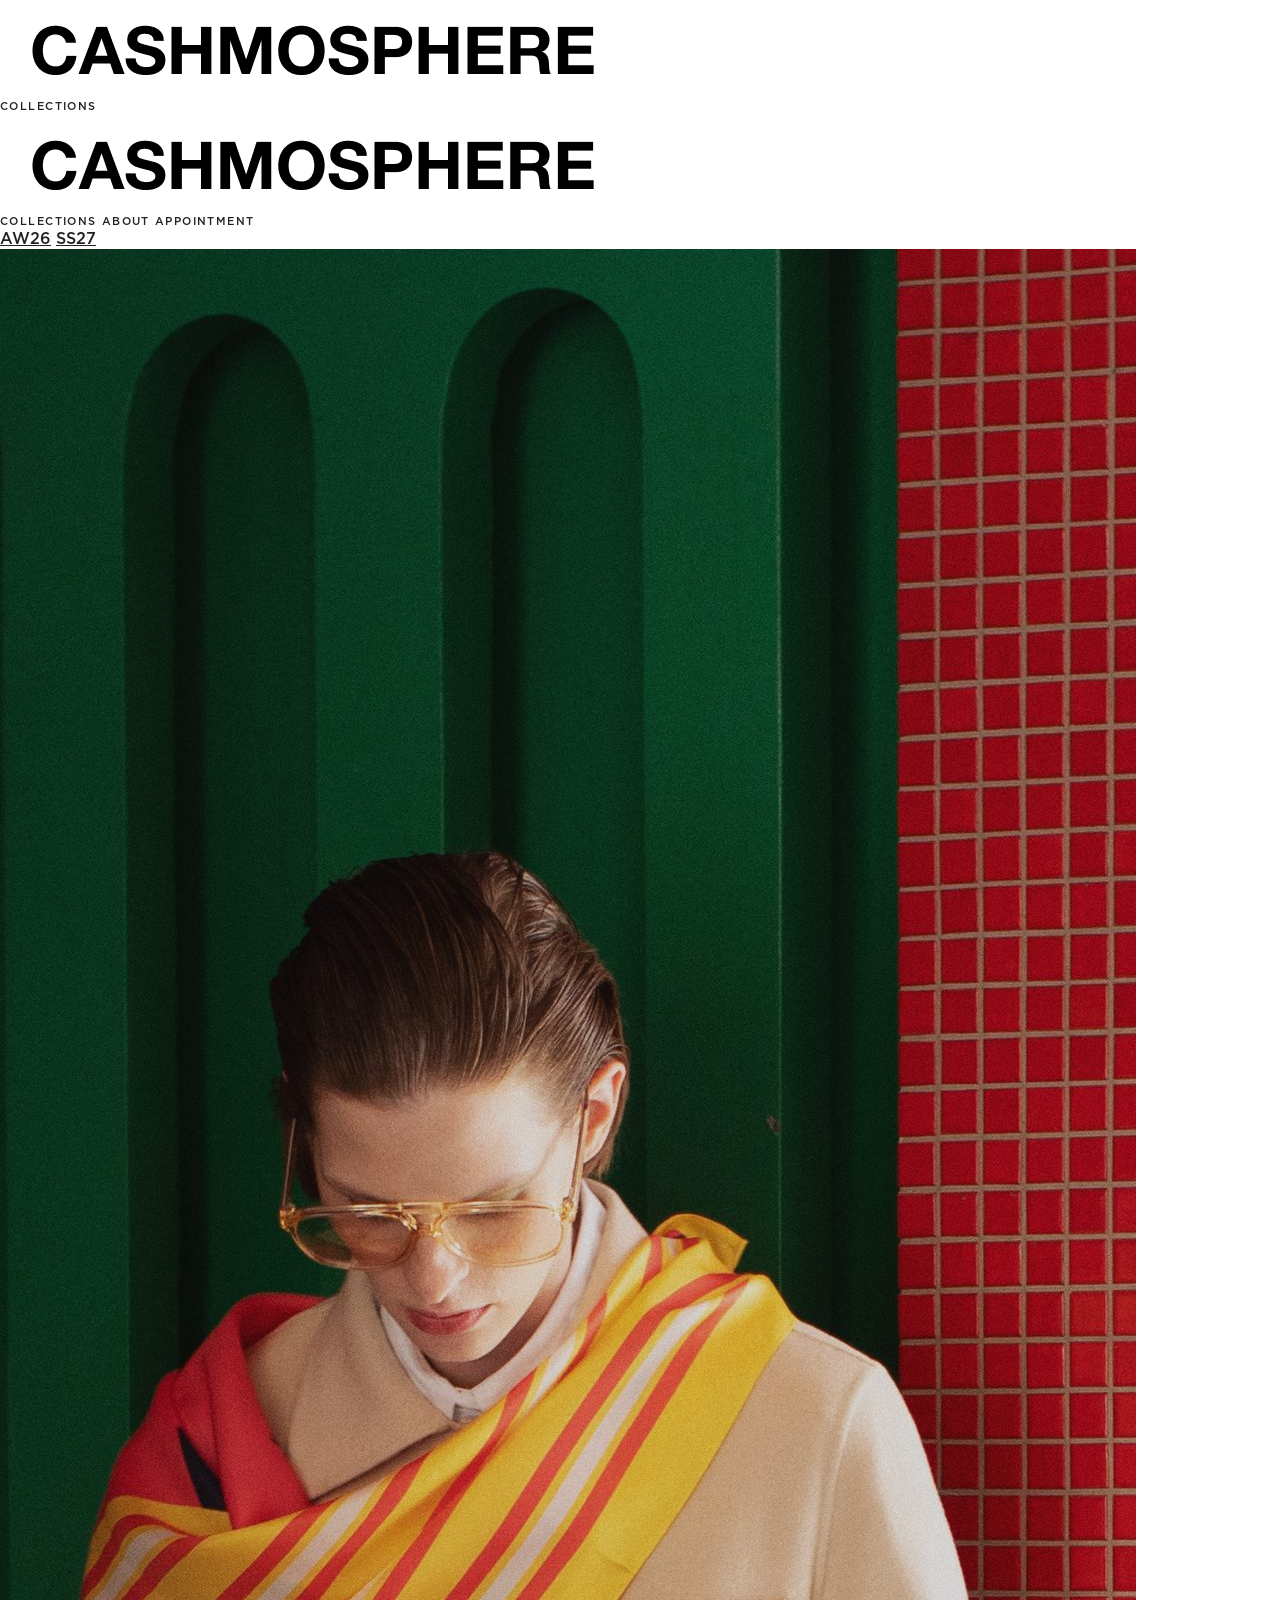
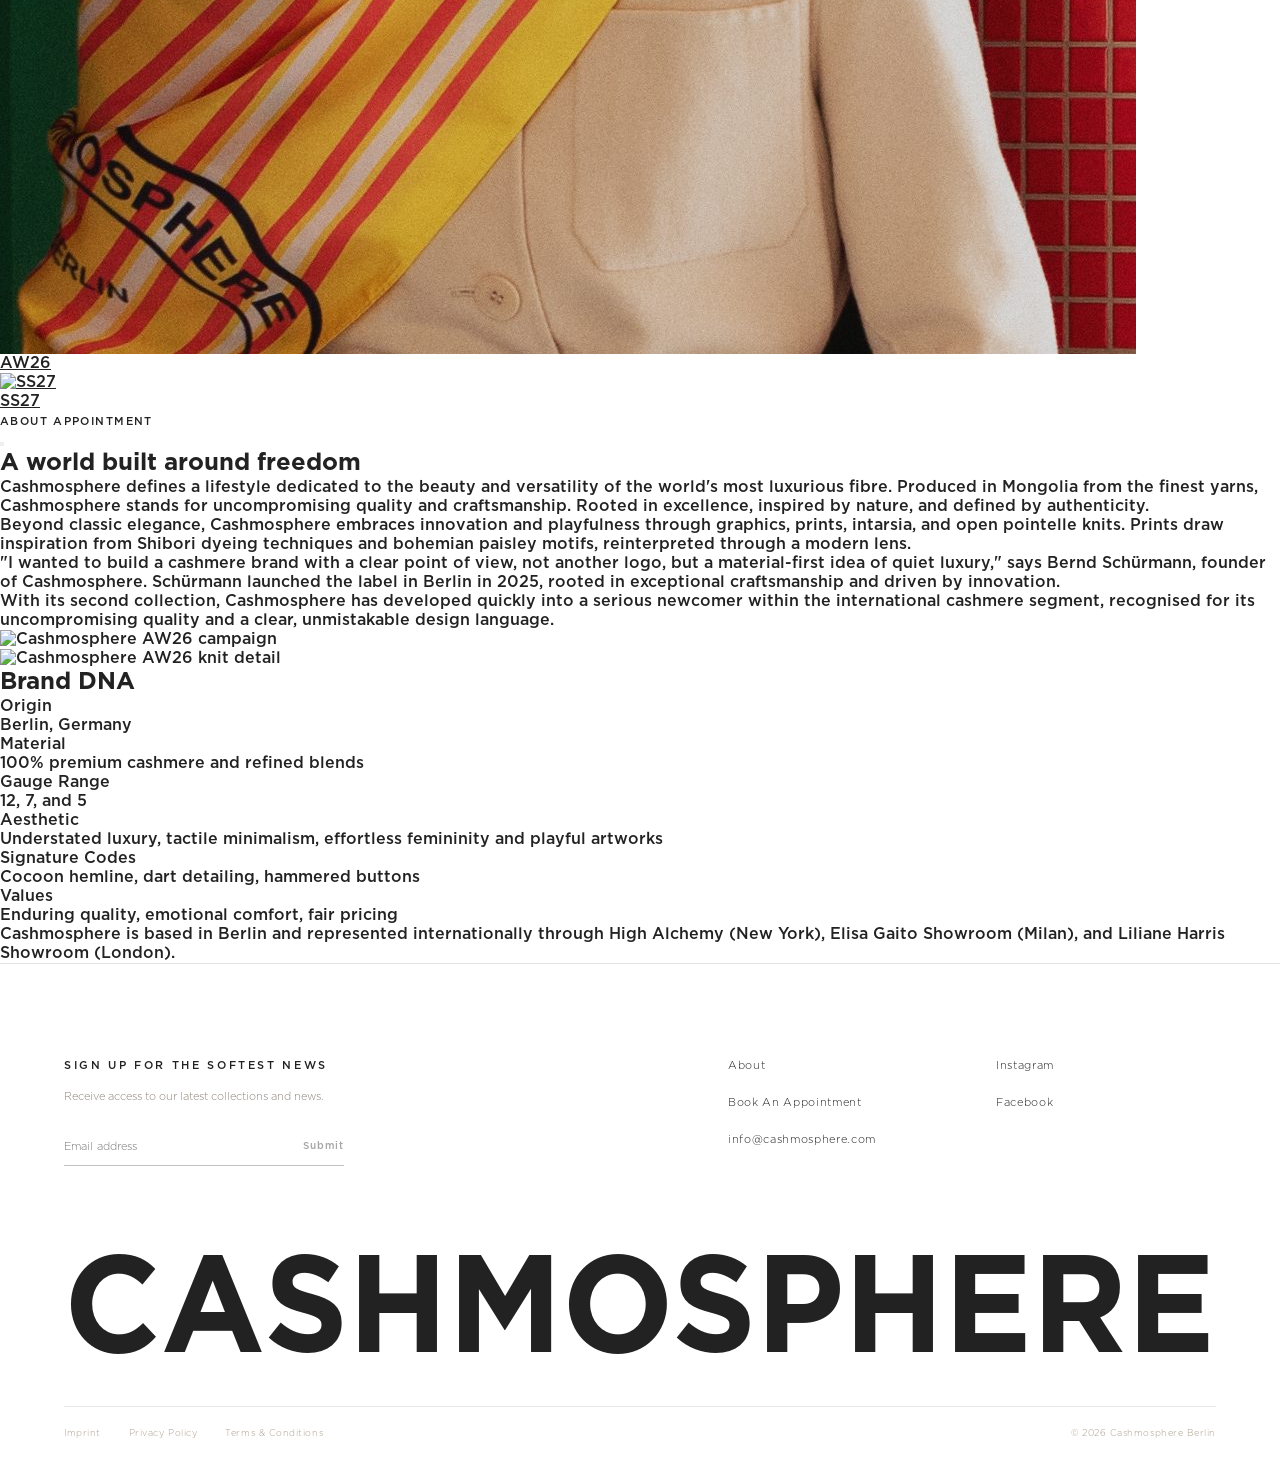
==== about.html @ 9a681e60 "Upload" ====
<!DOCTYPE html>
<html lang="de">
<head>
  <meta charset="UTF-8">
  <meta name="viewport" content="width=device-width, initial-scale=1.0">
  <title>Cashmosphere: About</title>
  <meta name="description" content="About Cashmosphere, founded by Bernd Schürmann in Berlin, 2025.">
  <link rel="stylesheet" href="css/style.css">
</head>
<body>

  <header class="collection-header">
    <a href="index.html"><img class="collection-header__logo" src="assets/logo.png" alt="Cashmosphere"></a>
    <nav class="collection-header__nav">
      <div class="cm-nav-dropdown">
        <a class="cm-nl" href="collection-aw26.html">Collections</a>
        <div class="cm-mega-menu">
          <div class="cm-mega-menu__topbar">
            <a href="index.html"><img src="assets/logo.png" alt="Cashmosphere"></a>
            <nav>
              <a href="collection-aw26.html" class="cm-nl">Collections</a>
              <a href="about.html" class="cm-nl is-active">About</a>
              <a href="contact.html" class="cm-nl">Appointment</a>
            </nav>
          </div>
          <div class="cm-mega-menu__body">
            <div class="cm-mega-menu__list">
              <a href="collection-aw26.html">AW26</a>
              <a href="collection-ss27.html">SS27</a>
            </div>
            <div class="cm-mega-menu__previews">
              <a class="cm-mega-menu__preview" href="collection-aw26.html">
                <img src="assets/imagery/cm-hero.jpg" alt="AW26">
                <span>AW26</span>
              </a>
              <a class="cm-mega-menu__preview" href="collection-ss27.html">
                <img src="assets/imagery/cm-ss27-04.jpg" alt="SS27">
                <span>SS27</span>
              </a>
            </div>
          </div>
        </div>
      </div>
      <a class="cm-nl is-active" href="about.html">About</a>
      <a class="cm-nl" href="contact.html">Appointment</a>
    </nav>
    <button class="collection-header__hamburger" id="hamburger" aria-label="Menu" aria-expanded="false">
      <span></span><span></span><span></span>
    </button>
  </header>

  <nav class="mobile-nav" id="mobileNav" aria-hidden="true">
    <span class="mobile-nav__label">Collections</span>
    <a href="collection-aw26.html" class="mobile-nav__sub">AW26</a>
    <a href="collection-ss27.html" class="mobile-nav__sub">SS27</a>
    <a href="about.html">About</a>
    <a href="contact.html">Appointment</a>
  </nav>

  <!-- Row 1: text left, image right -->
  <section class="about-row">
    <div class="about-row__text">
      <div class="contact__inner">
        <h1 class="contact__heading">A world built around freedom</h1>

        <p class="contact__body">
          Cashmosphere defines a lifestyle dedicated to the beauty
          and versatility of the world's most luxurious fibre.
          Produced in Mongolia from the finest yarns, Cashmosphere
          stands for uncompromising quality and craftsmanship.
          Rooted in excellence, inspired by nature, and defined by
          authenticity.
        </p>

        <p class="contact__body">
          Beyond classic elegance, Cashmosphere embraces innovation
          and playfulness through graphics, prints, intarsia, and
          open pointelle knits. Prints draw inspiration from Shibori
          dyeing techniques and bohemian paisley motifs, reinterpreted
          through a modern lens.
        </p>

        <p class="contact__body">
          "I wanted to build a cashmere brand with a clear point of
          view, not another logo, but a material-first idea of quiet
          luxury," says Bernd Schürmann, founder of Cashmosphere.
          Schürmann launched the label in Berlin in 2025, rooted in
          exceptional craftsmanship and driven by innovation.
        </p>

        <p class="contact__body">
          With its second collection, Cashmosphere has developed
          quickly into a serious newcomer within the international
          cashmere segment, recognised for its uncompromising quality
          and a clear, unmistakable design language.
        </p>
      </div>
    </div>

    <div class="about-row__img">
      <img src="assets/imagery/cm-aw26-09.jpg" alt="Cashmosphere AW26 campaign">
    </div>
  </section>

  <!-- Row 2: mirrored, image left, Brand DNA right -->
  <section class="about-row">
    <div class="about-row__img">
      <img src="assets/imagery/cm-aw26-12.jpg" alt="Cashmosphere AW26 knit detail">
    </div>

    <div class="about-row__text">
      <div class="contact__inner">
        <h2 class="contact__heading">Brand DNA</h2>
        <dl class="brand-dna__list">
          <div class="brand-dna__row">
            <dt>Origin</dt>
            <dd>Berlin, Germany</dd>
          </div>
          <div class="brand-dna__row">
            <dt>Material</dt>
            <dd>100% premium cashmere and refined blends</dd>
          </div>
          <div class="brand-dna__row">
            <dt>Gauge Range</dt>
            <dd>12, 7, and 5</dd>
          </div>
          <div class="brand-dna__row">
            <dt>Aesthetic</dt>
            <dd>Understated luxury, tactile minimalism, effortless femininity and playful artworks</dd>
          </div>
          <div class="brand-dna__row">
            <dt>Signature Codes</dt>
            <dd>Cocoon hemline, dart detailing, hammered buttons</dd>
          </div>
          <div class="brand-dna__row">
            <dt>Values</dt>
            <dd>Enduring quality, emotional comfort, fair pricing</dd>
          </div>
        </dl>

        <p class="contact__body about-facts__text">
          Cashmosphere is based in Berlin and represented
          internationally through High Alchemy (New York), Elisa
          Gaito Showroom (Milan), and Liliane Harris Showroom
          (London).
        </p>
      </div>
    </div>
  </section>

  <footer id="footer" class="footer">
    <div class="footer__grid">
      <div class="footer__newsletter">
        <h3 class="footer__newsletter-heading">Sign up for the softest news</h3>
        <p class="footer__newsletter-body">
          Receive access to our latest collections and news.
        </p>
        <form class="footer__form" onsubmit="return false">
          <input class="footer__input" type="email" placeholder="Email address" aria-label="Email address">
          <a class="footer__submit" href="#footer" aria-label="Sign up">Submit</a>
        </form>
      </div>
      <nav class="footer__nav" aria-label="Footer navigation">
        <a class="cm-fl" href="about.html">About</a>
        <a class="cm-fl" href="contact.html">Book An Appointment</a>
        <a class="cm-fl" href="mailto:info@cashmosphere.com">info@cashmosphere.com</a>
      </nav>
      <nav class="footer__nav" aria-label="Social media">
        <a class="cm-fl" href="https://www.instagram.com/cashmosphere__/" target="_blank" rel="noopener">Instagram</a>
        <a class="cm-fl" href="https://www.facebook.com/cashmosphere" target="_blank" rel="noopener">Facebook</a>
      </nav>
    </div>

    <svg class="footer__wordmark" viewBox="0 0 1000 108" preserveAspectRatio="xMinYMid meet" aria-hidden="true">
      <text x="0" y="92" textLength="1000" lengthAdjust="spacingAndGlyphs"
        style="font-family:'Gotham','Century Gothic',Arial,sans-serif;font-weight:700;font-size:120px;fill:#222">CASHMOSPHERE</text>
    </svg>

    <div class="footer__legal">
      <nav class="footer__legal-nav" aria-label="Legal">
        <a class="cm-fl footer__legal-link" href="imprint.html">Imprint</a>
        <a class="cm-fl footer__legal-link" href="privacy.html">Privacy Policy</a>
        <a class="cm-fl footer__legal-link" href="terms.html">Terms &amp; Conditions</a>
      </nav>
      <span class="footer__copyright">© 2026 Cashmosphere Berlin</span>
    </div>
  </footer>

  <script>
    const hamburger = document.getElementById('hamburger');
    const mobileNav = document.getElementById('mobileNav');

    hamburger.addEventListener('click', function () {
      const isOpen = mobileNav.classList.toggle('open');
      mobileNav.setAttribute('aria-hidden', !isOpen);
      hamburger.classList.toggle('open', isOpen);
      hamburger.setAttribute('aria-expanded', isOpen);
    });
  </script>

</body>
</html>
---- css/style.css ----
/* =============================================================
   CASHMOSPHERE — Design Tokens & Global Styles
   ============================================================= */

/* --- Fonts --------------------------------------------------- */
@font-face {
  font-family: "Gotham";
  src: url("../assets/fonts/Gotham Light.woff2") format("woff2");
  font-weight: 300;
  font-style: normal;
  font-display: swap;
}

@font-face {
  font-family: "Gotham";
  src: url("../assets/fonts/Gotham Medium.woff2") format("woff2");
  font-weight: 500;
  font-style: normal;
  font-display: swap;
}

@font-face {
  font-family: "Gotham";
  src: url("../assets/fonts/Gotham Bold.woff2") format("woff2");
  font-weight: 700;
  font-style: normal;
  font-display: swap;
}

/* --- Tokens -------------------------------------------------- */
:root {
  --clr-black:     #222222;
  --clr-white:     #ffffff;
  --clr-muted:     #8C8378;
  --clr-legal:     #A99C89;
  --clr-tile-warm: #e7ddd6;
  --clr-tile-rose: #e7d3cf;
  --clr-tile-cool: #c8c2ba;
  --clr-tile-grey: #b9b4ad;

  --font-base: "Gotham", "Century Gothic", Arial, sans-serif;

  --gutter: 5vw;
}

/* --- Reset --------------------------------------------------- */
*, *::before, *::after { box-sizing: border-box; margin: 0; padding: 0; }

html { scroll-behavior: smooth; }

body {
  background: var(--clr-white);
  color: var(--clr-black);
  font-family: var(--font-base);
  -webkit-font-smoothing: antialiased;
}

img { display: block; max-width: 100%; }

a { color: var(--clr-black); }

/* =============================================================
   COMPONENTS
   ============================================================= */

/* --- Film-grain overlay -------------------------------------- */
.cm-grain {
  position: absolute;
  inset: 0;
  pointer-events: none;
  mix-blend-mode: overlay;
  opacity: .13;
  background-image: url("data:image/svg+xml,%3Csvg xmlns='http://www.w3.org/2000/svg' width='140' height='140'%3E%3Cfilter id='n'%3E%3CfeTurbulence type='fractalNoise' baseFrequency='0.85' numOctaves='2' stitchTiles='stitch'/%3E%3C/filter%3E%3Crect width='100%25' height='100%25' filter='url(%23n)'/%3E%3C/svg%3E");
}

/* --- Full-bleed image tile ----------------------------------- */
.cm-tile {
  position: relative;
  overflow: hidden;
}

/* --- Nav link (header) --------------------------------------- */
.cm-nl {
  font: 500 11px/1 var(--font-base);
  letter-spacing: .13em;
  text-transform: uppercase;
  text-decoration: none;
  padding-bottom: 3px;
  border-bottom: 1px solid transparent;
  transition: border-color .3s ease;
}
.cm-nl:hover { border-bottom-color: currentColor; }

/* --- CTA link ------------------------------------------------ */
.cm-cta {
  display: inline-flex;
  align-items: center;
  gap: 10px;
  font: 500 11px/1 var(--font-base);
  letter-spacing: .14em;
  text-transform: uppercase;
  text-decoration: none;
  padding-bottom: 5px;
  border-bottom: 1px solid currentColor;
  transition: opacity .22s ease;
}
.cm-cta:hover { opacity: .55; }
.cm-cta .ar {
  transition: transform .4s cubic-bezier(.22, .61, .36, 1);
}
.cm-cta:hover .ar { transform: translateX(5px); }

/* --- Footer link --------------------------------------------- */
.cm-fl {
  display: block;
  font: 300 11px/1 var(--font-base);
  letter-spacing: .06em;
  text-decoration: none;
  color: var(--clr-black);
  transition: opacity .22s ease;
}
.cm-fl:hover { opacity: .5; }

/* =============================================================
   FIXED SITE HEADER — slides in on scroll-up, over all sections
   ============================================================= */
.site-header {
  position: fixed;
  top: 0; left: 0; right: 0;
  z-index: 100;
  display: flex;
  align-items: flex-end;
  justify-content: space-between;
  padding: 34px var(--gutter);
  color: var(--clr-white);
  background: linear-gradient(180deg, rgba(34,34,34,.72) 0%, rgba(34,34,34,0) 100%);
  opacity: 0;
  pointer-events: none;
  transform: translateY(-100%);
  transition: transform 0.42s cubic-bezier(0.4, 0, 0.2, 1),
              opacity 0.42s ease;
}

.site-header--visible {
  opacity: 1;
  pointer-events: all;
  transform: translateY(0);
}

.site-header__logo {
  height: 22px;
  width: auto;
  margin-left: var(--logo-offset);
}

.site-header__nav {
  display: flex;
  gap: 36px;
  align-items: center;
}

/* Desktop: hide hamburger in site-header */
.site-header__hamburger { display: none; }

.site-header__hamburger span {
  display: block;
  width: 22px;
  height: 1px;
  background: #fff;
  transition: transform .3s ease, opacity .3s ease;
}
.site-header__hamburger.open span:nth-child(1) { transform: translateY(6px) rotate(45deg); }
.site-header__hamburger.open span:nth-child(2) { opacity: 0; }
.site-header__hamburger.open span:nth-child(3) { transform: translateY(-6px) rotate(-45deg); }

/* =============================================================
   1 · HERO
   ============================================================= */
.hero {
  position: sticky;
  top: 0;
  height: 100vh;
  overflow: hidden;
  background: var(--clr-tile-cool);
  z-index: 1;
}

.hero__img {
  position: absolute;
  inset: 0;
  width: 100%;
  height: 100%;
  object-fit: cover;
  object-position: 50% 34%;
}

.hero__scrim {
  position: absolute;
  inset: 0;
  background: linear-gradient(
    180deg,
    rgba(34,34,34,.34) 0%,
    rgba(34,34,34,0)   26%,
    rgba(34,34,34,0)   44%,
    rgba(34,34,34,.66) 100%
  );
}

.hero__header {
  position: absolute;
  top: 0; left: 0; right: 0;
  display: flex;
  align-items: flex-end;
  justify-content: space-between;
  padding: 34px var(--gutter);
  color: var(--clr-white);
}

/* Nav logo — hidden until wordmark animation completes.
   Negative margin compensates for the PNG's internal left whitespace.
   Tweak --logo-offset if alignment needs fine-tuning. */
:root { --logo-offset: -9px; }

.hero__logo {
  height: 22px;
  width: auto;
  margin-left: var(--logo-offset);
  opacity: 0; /* JS fades this in at end of wordmark animation */
}

.hero__nav {
  display: flex;
  gap: 36px;
  align-items: center;
}

/* Wordmark — left-aligned, animates to nav on scroll */
.hero__wordmark {
  position: absolute;
  top: 50%;
  left: var(--gutter);
  transform: translateY(-50%);
  transform-origin: left center;
  font: 700 clamp(32px, 4.5vw, 65px) var(--font-base);
  letter-spacing: .12em; /* tuned to match logo proportions */
  text-transform: uppercase;
  color: var(--clr-white);
  white-space: nowrap;
  pointer-events: none;
  will-change: transform, opacity;
}

/* =============================================================
   POST-HERO SECTIONS — stack above sticky hero
   ============================================================= */
.lookbook,
.banner,
.split,
.atelier,
.footer {
  position: relative;
  z-index: 2;
}


/* =============================================================
   2 · LOOKBOOK
   ============================================================= */
.lookbook {
  height: 100vh;
  box-sizing: border-box;
  display: flex;
  flex-direction: column;
  padding: 72px 0 40px;
  background: var(--clr-white);
}

.lookbook__header {
  display: flex;
  align-items: baseline;
  justify-content: space-between;
  padding: 0 var(--gutter) 40px;
}

.lookbook__title {
  font-weight: 700;
  font-size: 14px;
  letter-spacing: .2em;
  text-transform: uppercase;
  color: var(--clr-black);
}

.lookbook__hint {
  font: 500 11px/1 var(--font-base);
  letter-spacing: .2em;
  text-transform: uppercase;
  color: var(--clr-muted);
}

.lookbook__track {
  display: flex;
  gap: 22px;
  overflow-x: auto;
  padding: 0 var(--gutter) 24px;
  flex: 1;
  min-height: 0;
  align-items: stretch;
  scrollbar-width: none;
}
.lookbook__track::-webkit-scrollbar { display: none; }

.lookbook__card {
  flex: none;
  height: 100%;
  margin: 0;
  overflow: hidden;
}

.lookbook__card-img-wrap {
  overflow: hidden;
  aspect-ratio: 3 / 4;
  height: calc(100% - 44px);
  width: auto;
  background: var(--clr-tile-warm);
}

.lookbook__card-img-wrap img {
  width: 100%;
  height: 100%;
  object-fit: cover;
}

.lookbook__caption {
  display: flex;
  justify-content: space-between;
  margin-top: 15px;
  font: 300 11px/1 var(--font-base);
  letter-spacing: .04em;
  color: var(--clr-muted);
}

.lookbook__caption-name {
  color: var(--clr-black);
  letter-spacing: .14em;
  text-transform: uppercase;
  font-weight: 500;
}

/* Scroll-progress bar */
.lookbook__progress {
  position: relative;
  height: 2px;
  background: rgba(34,34,34,.12);
  margin: 26px var(--gutter) 0;
}

.lookbook__thumb {
  position: absolute;
  top: 0; left: 0;
  height: 2px;
  width: 30%;
  background: rgba(34,34,34,.55);
  transition: left .05s linear, width .05s linear;
}

/* =============================================================
   3 · FULLSCREEN BANNER (generic)
   ============================================================= */
.banner {
  position: relative;
  height: 100vh;
  overflow: hidden;
  background: var(--clr-tile-grey);
}

.banner--half { height: 50vh; }

.banner__img {
  position: absolute;
  inset: 0;
  width: 100%;
  height: 100%;
  object-fit: cover;
}

.banner__scrim {
  position: absolute;
  inset: 0;
  background: linear-gradient(
    180deg,
    rgba(34,34,34,.3)  0%,
    rgba(34,34,34,.05) 40%,
    rgba(34,34,34,.4)  100%
  );
}

.banner__center {
  position: absolute;
  inset: 0;
  display: flex;
  align-items: center;
  justify-content: center;
  padding: 0 var(--gutter);
}

/* =============================================================
   4 · SPLIT SCREEN
   ============================================================= */
.split {
  display: grid;
  grid-template-columns: 1fr 1fr;
  height: 100vh;
  background: var(--clr-white);
}

.split__tile {
  position: relative;
  overflow: hidden;
  background: var(--clr-tile-warm);
}

.split__tile img {
  width: 100%;
  height: 100%;
  object-fit: cover;
}

/* =============================================================
   6 · ATELIER MODULE
   ============================================================= */
.atelier {
  display: grid;
  grid-template-columns: 1fr 1fr;
  min-height: 100vh;
  background: var(--clr-white);
}

.atelier__image {
  order: 1;
  position: relative;
  overflow: hidden;
  background: var(--clr-tile-rose);
}

.atelier__image img {
  width: 100%;
  height: 100%;
  object-fit: cover;
  object-position: 50% 45%;
}

.atelier__text {
  order: 2;
  display: flex;
  flex-direction: column;
  justify-content: center;
  padding: 9vh 6vw 9vh var(--gutter);
}

.atelier__inner { max-width: 480px; }

.atelier__eyebrow {
  font: 500 11px/1 var(--font-base);
  letter-spacing: .24em;
  text-transform: uppercase;
  color: var(--clr-black);
}

.atelier__body {
  font-weight: 300;
  font-size: 18px;
  line-height: 1.5;
  letter-spacing: -.005em;
  margin-top: 22px;
  color: var(--clr-black);
}

.atelier__cta { margin-top: 26px; }

/* =============================================================
   7 · FOOTER
   ============================================================= */
.footer {
  background: var(--clr-white);
  border-top: 1px solid rgba(34,34,34,.12);
  padding: 96px var(--gutter) 40px;
}

.footer__grid {
  display: grid;
  grid-template-columns: 2.8fr 1fr 1fr;
  gap: 48px;
}

/* Newsletter */
.footer__newsletter {
  max-width: 280px;
}

.footer__newsletter-heading {
  font-weight: 500;
  font-size: 11px;
  line-height: 1.1;
  letter-spacing: .24em;
  text-transform: uppercase;
  color: var(--clr-black);
  white-space: nowrap;
}

.footer__newsletter-body {
  font-weight: 300;
  font-size: 11px;
  line-height: 1.6;
  margin-top: 16px;
  color: var(--clr-muted);
}

.footer__form {
  display: flex;
  align-items: center;
  gap: 14px;
  margin-top: 34px;
  border-bottom: 1px solid rgba(34,34,34,.28);
  padding-bottom: 12px;
}

.footer__input {
  flex: 1;
  border: 0;
  outline: 0;
  background: transparent;
  font: 300 11px/1 var(--font-base);
  color: var(--clr-black);
  letter-spacing: .01em;
}

.footer__submit {
  color: var(--clr-black);
  font-size: 10px;
  letter-spacing: .08em;
  text-decoration: none;
  opacity: .4;
  transition: opacity .22s ease;
}
.footer__submit:hover { opacity: .8; }

/* Nav columns */
.footer__nav {
  display: flex;
  flex-direction: column;
  gap: 26px;
}

/* Wordmark */
.footer__wordmark {
  display: block;
  margin-top: 80px;
  width: 100%;
}

/* Legal row */
.footer__legal {
  display: flex;
  align-items: center;
  justify-content: space-between;
  flex-wrap: wrap;
  gap: 16px;
  margin-top: 36px;
  padding-top: 22px;
  border-top: 1px solid rgba(34,34,34,.1);
}

.footer__legal-nav {
  display: flex;
  gap: 28px;
}

.footer__legal-link {
  color: var(--clr-legal);
  font-size: 9px;
}

.footer__copyright {
  font: 300 9px/1 var(--font-base);
  letter-spacing: .06em;
  color: var(--clr-legal);
}

/* =============================================================
   HAMBURGER + NAV OVERLAY (mobile only)
   ============================================================= */

/* Desktop: hide burger */
.hero__hamburger { display: none; }

.hero__hamburger span {
  display: block;
  width: 22px;
  height: 1px;
  background: #fff;
  transition: transform .3s ease, opacity .3s ease;
}
.hero__hamburger.open span:nth-child(1) { transform: translateY(6px) rotate(45deg); }
.hero__hamburger.open span:nth-child(2) { opacity: 0; }
.hero__hamburger.open span:nth-child(3) { transform: translateY(-6px) rotate(-45deg); }

/* Mobile nav overlay */
.mobile-nav {
  display: none;
  position: fixed;
  inset: 0;
  background: #222;
  z-index: 150;
  flex-direction: column;
  justify-content: center;
  padding: 0 var(--gutter) 15vh;
  opacity: 0;
  transition: opacity .3s ease;
}
.mobile-nav.open { opacity: 1; }

.mobile-nav a {
  font: 300 28px/1.2 var(--font-base);
  letter-spacing: .08em;
  text-transform: uppercase;
  text-decoration: none;
  color: #fff;
  padding: 18px 0;
  border-bottom: 1px solid rgba(255,255,255,.1);
  transition: opacity .2s ease;
}
.mobile-nav a:first-child { border-top: 1px solid rgba(255,255,255,.1); }
.mobile-nav a:hover { opacity: .5; }

/* Lookbook caption toggles — desktop default */
.lookbook__caption-short  { display: none; }
.lookbook__caption-full   { display: inline; }
/* Lookbook hint — mobile label hidden on desktop */
.lookbook__hint-mobile    { display: none; }

/* Campaign banner — desktop object-position (moved out of inline style) */
.banner__img--campaign { object-position: 50% 22%; }

/* =============================================================
   RESPONSIVE — TABLET (769px – 1024px)
   ============================================================= */
@media (min-width: 769px) and (max-width: 1024px) {
  :root { --gutter: 4vw; }

  /* Section heights — from EB */
  .hero         { height: 60vh; }
  .banner       { height: 60vh; }
  .banner--half { height: 40vh; }
  .split        { height: 60vh; }

  /* Lookbook — auto height */
  .lookbook {
    height: auto;
    padding: 56px 0 32px;
  }
  .lookbook__card-img-wrap {
    height: 46vw;
    width: auto;
  }

  /* Atelier — same height as split screen */
  .atelier {
    height: 60vh;
    min-height: unset;
  }
  .atelier__image img { object-position: 50% 100%; }
  .atelier__text {
    padding: 6vh 4vw 6vh var(--gutter);
    overflow-y: auto;
  }

  /* Footer — 3-column, tighter gap */
  .footer__grid {
    grid-template-columns: 2.8fr 1fr 1fr;
    gap: 24px;
  }
  .footer__newsletter {
    max-width: 310px;
  }
  .footer__newsletter-body { white-space: nowrap; }
}

/* =============================================================
   RESPONSIVE — MOBILE (≤768px)
   ============================================================= */
@media (max-width: 768px) {
  :root { --gutter: 24px; }

  /* Site header mobile: hide nav, show hamburger */
  .site-header__nav       { display: none; }
  .site-header__hamburger {
    display: flex;
    flex-direction: column;
    gap: 5px;
    background: none;
    border: none;
    cursor: pointer;
    padding: 4px;
    z-index: 200;
  }

  /* Section heights — from EB */
  .hero         { height: 70vh; }
  .banner       { height: 70vh; }
  .banner--half { height: 35vh; }
  .split        { height: 40vh; }

  /* Hero header */
  .hero__nav    { display: none; }
  .hero__scroll { display: none; }
  .hero__header {
    padding: 20px var(--gutter);
    align-items: center;
  }

  /* Burger icon */
  .hero__hamburger {
    display: flex;
    flex-direction: column;
    gap: 5px;
    background: none;
    border: none;
    cursor: pointer;
    padding: 4px;
    z-index: 200;
  }

  /* Mobile nav overlay */
  .mobile-nav { display: flex; pointer-events: none; }
  .mobile-nav.open { pointer-events: all; }

  /* Split — side by side, focus to inner edges */
  .split__tile:first-child img { object-position: right center; }
  .split__tile:last-child  img { object-position: left center; }

  /* Lookbook — auto height */
  .lookbook {
    height: auto;
    padding: 48px 0 28px;
  }
  .lookbook__card-img-wrap {
    height: 56vw;
    width: auto;
  }

  /* Lookbook hint — show SWIPE label, hide desktop label */
  .lookbook__hint-scroll,
  .lookbook__hint-dot,
  .lookbook__hint-count { display: none; }
  .lookbook__hint-mobile { display: inline; }

  /* Lookbook captions — short name only, no color */
  .lookbook__caption-full  { display: none; }
  .lookbook__caption-short { display: inline; }
  .lookbook__caption-color { display: none; }

  /* Campaign banner — portrait image, shift down to crop red tile at top */
  .banner--campaign .banner__img--campaign { object-position: 50% 65%; }

  /* Atelier — stacked, image 40vh + text 40vh below */
  .atelier {
    grid-template-columns: 1fr;
    grid-template-rows: 40vh 40vh;
    height: auto;
    min-height: unset;
  }
  .atelier__image {
    order: 1;
    height: 40vh;
  }
  .atelier__image img { object-position: 50% 100%; }
  .atelier__text {
    order: 2;
    height: 40vh;
    padding: 5vh var(--gutter);
    justify-content: center;
    overflow-y: auto;
  }
  .atelier__inner { max-width: 100%; }
  .atelier__body {
    font-size: 13px;
    margin-top: 14px;
  }
  .atelier__cta { margin-top: 16px; }

  /* Bottom BW banner — right-align image */
  .banner--bw .banner__img { object-position: right center; }

  /* Footer — newsletter full width top, nav cols side by side below */
  .footer {
    padding: 64px var(--gutter) 40px;
  }
  .footer__grid {
    grid-template-columns: 1fr 1fr;
    gap: 32px;
  }
  .footer__newsletter {
    grid-column: 1 / -1;
  }
  /* More breathing room for "Book An Appointment" + space above nav cols */
  .footer__nav {
    gap: 20px;
    margin-top: 20px;
  }
  .cm-fl { line-height: 1.5; }

  /* Wordmark */
  .footer__wordmark { margin-top: 56px; }

  .footer__legal {
    flex-direction: column;
    align-items: flex-start;
    gap: 12px;
  }
}
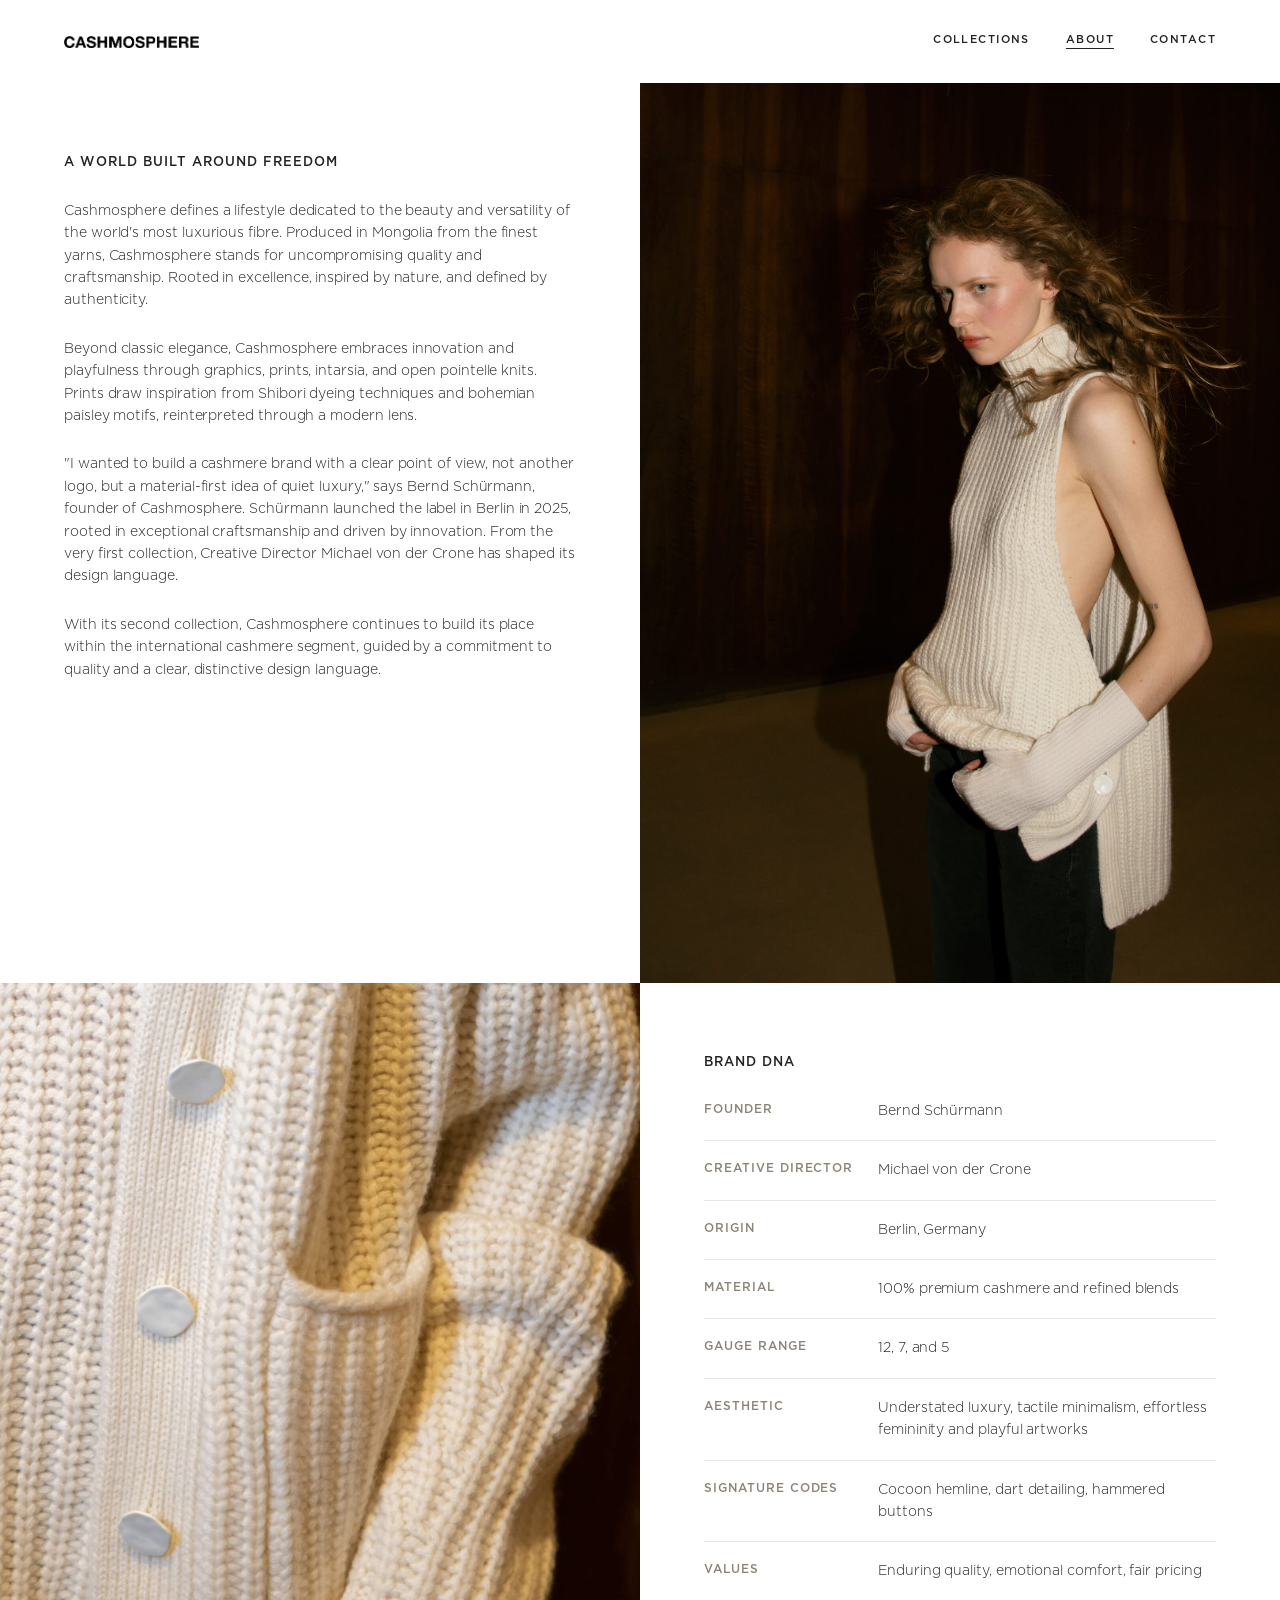
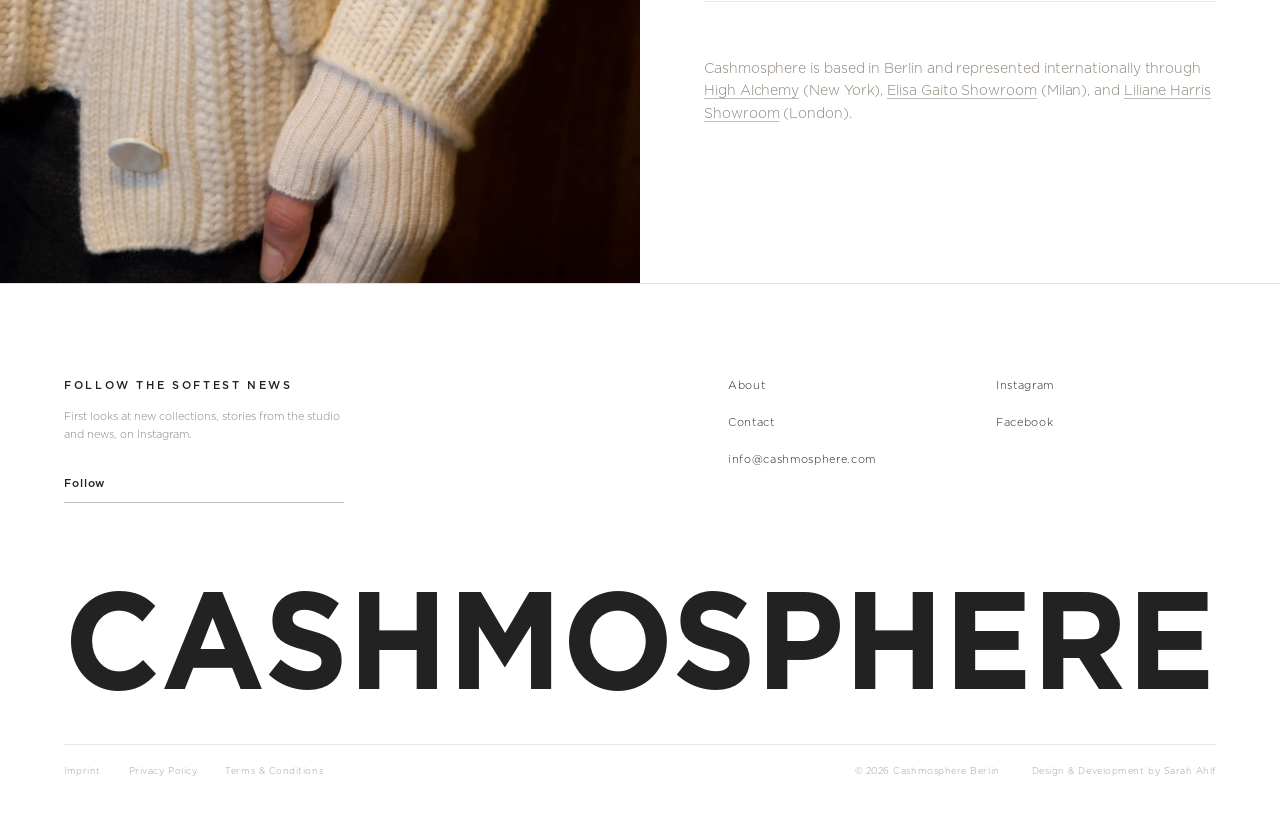
==== commit df695bd1: "Update" ====
--- a/about.html
+++ b/about.html
@@ -1,5 +1,5 @@
 <!DOCTYPE html>
-<html lang="de">
+<html lang="en">
 <head>
   <meta charset="UTF-8">
   <meta name="viewport" content="width=device-width, initial-scale=1.0">
@@ -20,7 +20,7 @@
             <nav>
               <a href="collection-aw26.html" class="cm-nl">Collections</a>
               <a href="about.html" class="cm-nl is-active">About</a>
-              <a href="contact.html" class="cm-nl">Appointment</a>
+              <a href="contact.html" class="cm-nl">Contact</a>
             </nav>
           </div>
           <div class="cm-mega-menu__body">
@@ -30,11 +30,11 @@
             </div>
             <div class="cm-mega-menu__previews">
               <a class="cm-mega-menu__preview" href="collection-aw26.html">
-                <img src="assets/imagery/cm-hero.jpg" alt="AW26">
+                <div class="cm-mega-menu__img"><img loading="lazy" decoding="async" src="assets/imagery/cm-hero.jpg" alt="AW26"></div>
                 <span>AW26</span>
               </a>
               <a class="cm-mega-menu__preview" href="collection-ss27.html">
-                <img src="assets/imagery/cm-ss27-04.jpg" alt="SS27">
+                <div class="cm-mega-menu__img"><img loading="lazy" decoding="async" src="assets/imagery/cm-ss27-04.jpg" alt="SS27"></div>
                 <span>SS27</span>
               </a>
             </div>
@@ -42,20 +42,37 @@
         </div>
       </div>
       <a class="cm-nl is-active" href="about.html">About</a>
-      <a class="cm-nl" href="contact.html">Appointment</a>
+      <a class="cm-nl" href="contact.html">Contact</a>
     </nav>
     <button class="collection-header__hamburger" id="hamburger" aria-label="Menu" aria-expanded="false">
       <span></span><span></span><span></span>
     </button>
   </header>
 
-  <nav class="mobile-nav" id="mobileNav" aria-hidden="true">
-    <span class="mobile-nav__label">Collections</span>
-    <a href="collection-aw26.html" class="mobile-nav__sub">AW26</a>
-    <a href="collection-ss27.html" class="mobile-nav__sub">SS27</a>
-    <a href="about.html">About</a>
-    <a href="contact.html">Appointment</a>
-  </nav>
+  <div class="cm-menu" id="cmMenu" role="dialog" aria-modal="true" aria-label="Menu" aria-hidden="true" inert>
+    <div class="cm-menu__top">
+      <a class="cm-menu__logo" href="index.html"><img src="assets/logo.png" alt="Cashmosphere"></a>
+      <button class="cm-menu__close" type="button" aria-label="Close menu"><span></span><span></span></button>
+    </div>
+    <div class="cm-menu__viewport">
+      <div class="cm-menu__track">
+        <div class="cm-menu__panel" data-panel="main">
+          <ul class="cm-menu__list">
+            <li><button class="cm-menu__item" type="button" data-open="collections" aria-expanded="false" aria-controls="cmMenuCollections">Collections <svg class="cm-menu__chev" viewBox="0 0 8 14" aria-hidden="true"><path d="M1 1l6 6-6 6" fill="none" stroke="currentColor" stroke-width="1.2"/></svg></button></li>
+            <li><a class="cm-menu__item" href="about.html" aria-current="page">About</a></li>
+            <li><a class="cm-menu__item" href="contact.html">Contact</a></li>
+          </ul>
+        </div>
+        <div class="cm-menu__panel" data-panel="collections" id="cmMenuCollections" inert>
+          <button class="cm-menu__item cm-menu__back" type="button"><svg class="cm-menu__chev" viewBox="0 0 8 14" aria-hidden="true"><path d="M1 1l6 6-6 6" fill="none" stroke="currentColor" stroke-width="1.2"/></svg> Collections</button>
+          <ul class="cm-menu__list">
+            <li><a class="cm-menu__item" href="collection-aw26.html">AW26</a></li>
+            <li><a class="cm-menu__item" href="collection-ss27.html">SS27</a></li>
+          </ul>
+        </div>
+      </div>
+    </div>
+  </div>
 
   <!-- Row 1: text left, image right -->
   <section class="about-row">
@@ -85,14 +102,16 @@
           view, not another logo, but a material-first idea of quiet
           luxury," says Bernd Schürmann, founder of Cashmosphere.
           Schürmann launched the label in Berlin in 2025, rooted in
-          exceptional craftsmanship and driven by innovation.
+          exceptional craftsmanship and driven by innovation. From
+          the very first collection, Creative Director Michael von&nbsp;der&nbsp;Crone
+          has shaped its design language.
         </p>
 
         <p class="contact__body">
-          With its second collection, Cashmosphere has developed
-          quickly into a serious newcomer within the international
-          cashmere segment, recognised for its uncompromising quality
-          and a clear, unmistakable design language.
+          With its second collection, Cashmosphere continues to build
+          its place within the international cashmere segment, guided
+          by a commitment to quality and a clear, distinctive design
+          language.
         </p>
       </div>
     </div>
@@ -105,7 +124,7 @@
   <!-- Row 2: mirrored, image left, Brand DNA right -->
   <section class="about-row">
     <div class="about-row__img">
-      <img src="assets/imagery/cm-aw26-12.jpg" alt="Cashmosphere AW26 knit detail">
+      <img loading="lazy" decoding="async" src="assets/imagery/cm-aw26-12.jpg" alt="Cashmosphere AW26 knit detail">
     </div>
 
     <div class="about-row__text">
@@ -113,6 +132,14 @@
         <h2 class="contact__heading">Brand DNA</h2>
         <dl class="brand-dna__list">
           <div class="brand-dna__row">
+            <dt>Founder</dt>
+            <dd>Bernd Schürmann</dd>
+          </div>
+          <div class="brand-dna__row">
+            <dt>Creative Director</dt>
+            <dd>Michael von der Crone</dd>
+          </div>
+          <div class="brand-dna__row">
             <dt>Origin</dt>
             <dd>Berlin, Germany</dd>
           </div>
@@ -140,9 +167,9 @@
 
         <p class="contact__body about-facts__text">
           Cashmosphere is based in Berlin and represented
-          internationally through High Alchemy (New York), Elisa
-          Gaito Showroom (Milan), and Liliane Harris Showroom
-          (London).
+          internationally through <a class="about-link" href="https://www.highalchemy.com/" target="_blank" rel="noopener">High Alchemy</a> (New York),
+          <a class="about-link" href="https://www.elisagaito.com/" target="_blank" rel="noopener">Elisa Gaito Showroom</a> (Milan), and
+          <a class="about-link" href="https://www.mlharrisagencies.co.uk/" target="_blank" rel="noopener">Liliane Harris Showroom</a> (London).
         </p>
       </div>
     </div>
@@ -151,18 +178,18 @@
   <footer id="footer" class="footer">
     <div class="footer__grid">
       <div class="footer__newsletter">
-        <h3 class="footer__newsletter-heading">Sign up for the softest news</h3>
+        <h3 class="footer__newsletter-heading">Follow the softest news</h3>
         <p class="footer__newsletter-body">
-          Receive access to our latest collections and news.
-        </p>
-        <form class="footer__form" onsubmit="return false">
-          <input class="footer__input" type="email" placeholder="Email address" aria-label="Email address">
-          <a class="footer__submit" href="#footer" aria-label="Sign up">Submit</a>
-        </form>
+          First looks at new collections, stories from the studio and news, on Instagram.
+        </p>
+        <a class="footer__form footer__form--ig" href="https://www.instagram.com/cashmosphere__/" target="_blank" rel="noopener" aria-label="Follow Cashmosphere on Instagram">
+          <span class="footer__input">@cashmosphere__</span>
+          <span class="footer__submit">Follow</span>
+        </a>
       </div>
       <nav class="footer__nav" aria-label="Footer navigation">
         <a class="cm-fl" href="about.html">About</a>
-        <a class="cm-fl" href="contact.html">Book An Appointment</a>
+        <a class="cm-fl" href="contact.html">Contact</a>
         <a class="cm-fl" href="mailto:info@cashmosphere.com">info@cashmosphere.com</a>
       </nav>
       <nav class="footer__nav" aria-label="Social media">
@@ -182,20 +209,129 @@
         <a class="cm-fl footer__legal-link" href="privacy.html">Privacy Policy</a>
         <a class="cm-fl footer__legal-link" href="terms.html">Terms &amp; Conditions</a>
       </nav>
-      <span class="footer__copyright">© 2026 Cashmosphere Berlin</span>
+      <span class="footer__copyright">© 2026 Cashmosphere Berlin<span class="footer__credit">Design &amp; Development by Sarah Ahlf</span></span>
     </div>
   </footer>
 
   <script>
-    const hamburger = document.getElementById('hamburger');
-    const mobileNav = document.getElementById('mobileNav');
-
-    hamburger.addEventListener('click', function () {
-      const isOpen = mobileNav.classList.toggle('open');
-      mobileNav.setAttribute('aria-hidden', !isOpen);
-      hamburger.classList.toggle('open', isOpen);
-      hamburger.setAttribute('aria-expanded', isOpen);
-    });
+    (function () {
+      var menu = document.getElementById('cmMenu');
+      if (!menu) return;
+      var burgers  = ['hamburger'].map(function (id) { return document.getElementById(id); }).filter(Boolean);
+      var closeBtn = menu.querySelector('.cm-menu__close');
+      var main     = menu.querySelector('[data-panel="main"]');
+      var sub      = menu.querySelector('[data-panel="collections"]');
+      var openSub  = menu.querySelector('[data-open="collections"]');
+      var back     = menu.querySelector('.cm-menu__back');
+      var trigger  = null;
+
+      function showSub(on, kb) {
+        menu.classList.toggle('is-sub', on);
+        openSub.setAttribute('aria-expanded', String(on));
+        main.inert = on;
+        sub.inert = !on;
+        if (kb) (on ? back : openSub).focus({ preventScroll: true });
+      }
+
+      function setOpen(open, kb) {
+        menu.classList.toggle('open', open);
+        menu.classList.remove('is-sub');
+        menu.setAttribute('aria-hidden', String(!open));
+        menu.inert = !open;
+        main.inert = false;
+        sub.inert = true;
+        openSub.setAttribute('aria-expanded', 'false');
+        document.body.classList.toggle('nav-open', open);
+        burgers.forEach(function (b) { b.setAttribute('aria-expanded', String(open)); });
+        /* Move focus only for keyboard users (no focus ring on tap) */
+        if (open && kb) closeBtn.focus({ preventScroll: true });
+        else if (!open && kb && trigger) trigger.focus({ preventScroll: true });
+      }
+
+      burgers.forEach(function (b) {
+        b.addEventListener('click', function (e) { trigger = b; setOpen(true, e.detail === 0); });
+      });
+      closeBtn.addEventListener('click', function (e) { setOpen(false, e.detail === 0); });
+      openSub.addEventListener('click', function (e) { showSub(true, e.detail === 0); });
+      back.addEventListener('click', function (e) { showSub(false, e.detail === 0); });
+      menu.querySelectorAll('a').forEach(function (a) {
+        a.addEventListener('click', function () { setOpen(false); });
+      });
+      document.addEventListener('keydown', function (e) {
+        if (e.key === 'Escape' && menu.classList.contains('open')) setOpen(false, true);
+      });
+      var burgerMQ = window.matchMedia('(max-width: 1024px), (max-width: 1366px) and (hover: none) and (pointer: coarse)');
+      burgerMQ.addEventListener('change', function (e) {
+        if (!e.matches && menu.classList.contains('open')) setOpen(false);
+      });
+    })();
+  </script>
+
+  <!-- ============================================================
+       JS — Header hides on scroll-down, returns on scroll-up
+       ============================================================ -->
+  <script>
+    (function () {
+      var header = document.querySelector('.collection-header');
+      if (!header) return;
+      var last = window.scrollY, ticking = false;
+      function update() {
+        ticking = false;
+        if (document.body.classList.contains('nav-open')) return;
+        var y = window.scrollY;
+        if (y <= header.offsetHeight) {
+          header.classList.remove('is-hidden'); last = y;
+        } else if (y > last + 5) {
+          header.classList.add('is-hidden'); last = y;
+        } else if (y < last - 5) {
+          header.classList.remove('is-hidden'); last = y;
+        }
+      }
+      window.addEventListener('scroll', function () {
+        if (!ticking) { ticking = true; requestAnimationFrame(update); }
+      }, { passive: true });
+      /* Keyboard users: header comes back when it receives focus */
+      header.addEventListener('focusin', function () { header.classList.remove('is-hidden'); });
+    })();
+  </script>
+
+  <!-- ============================================================
+       JS — Touch screens with the desktop nav (e.g. large touch
+       displays, DevTools device mode): first tap on "Collections"
+       opens the mega menu, second tap follows the link
+       ============================================================ -->
+  <script>
+    (function () {
+      var noHover = window.matchMedia('(hover: none)');
+      var drops = document.querySelectorAll('.cm-nav-dropdown');
+      drops.forEach(function (d) {
+        var trigger = d.querySelector(':scope > .cm-nl');
+        if (!trigger) return;
+        var href = trigger.getAttribute('href');
+        /* On touch the menu fades in under the finger, so the tap can land
+           on the "Collections" link in the menu's own top bar instead of
+           the trigger — treat both as the same control */
+        d.addEventListener('click', function (e) {
+          if (!noHover.matches || d.classList.contains('is-open')) return;
+          var link = e.target.closest('a');
+          if (!link) return;
+          var isTrigger = link === trigger ||
+            (link.closest('.cm-mega-menu__topbar') && link.getAttribute('href') === href);
+          if (!isTrigger) return;
+          e.preventDefault();
+          drops.forEach(function (o) { o.classList.remove('is-open'); });
+          d.classList.add('is-open');
+        }, true);
+      });
+      document.addEventListener('click', function (e) {
+        drops.forEach(function (d) {
+          if (d.classList.contains('is-open') && !d.contains(e.target)) d.classList.remove('is-open');
+        });
+      });
+      document.addEventListener('keydown', function (e) {
+        if (e.key === 'Escape') drops.forEach(function (d) { d.classList.remove('is-open'); });
+      });
+    })();
   </script>
 
 </body>
--- a/css/style.css
+++ b/css/style.css
@@ -40,7 +40,17 @@
 
   --font-base: "Gotham", "Century Gothic", Arial, sans-serif;
 
-  --gutter: 5vw;
+  --gutter: clamp(20px, 5vw, 140px);
+
+  /* Caps how wide grid/row-based content (not full-bleed imagery) can
+     grow on very large / 4K screens, so it reads as deliberately
+     composed rather than a stretched-out laptop layout. */
+  --container-max: 2400px;
+
+  /* Fixed logo size — used everywhere the wordmark appears (header,
+     hero, collection pages, mega-menu). Asset is pre-trimmed to its
+     visible bounds, so no offset hacks are needed to position it. */
+  --logo-height: 12px;
 }
 
 /* --- Reset --------------------------------------------------- */
@@ -77,6 +87,11 @@
 .cm-tile {
   position: relative;
   overflow: hidden;
+}
+
+/* --- Black & white treatment ---------------------------------- */
+.cm-bw {
+  filter: grayscale(100%);
 }
 
 /* --- Nav link (header) --------------------------------------- */
@@ -148,9 +163,8 @@
 }
 
 .site-header__logo {
-  height: 22px;
+  height: var(--logo-height);
   width: auto;
-  margin-left: var(--logo-offset);
 }
 
 .site-header__nav {
@@ -216,15 +230,10 @@
   color: var(--clr-white);
 }
 
-/* Nav logo — hidden until wordmark animation completes.
-   Negative margin compensates for the PNG's internal left whitespace.
-   Tweak --logo-offset if alignment needs fine-tuning. */
-:root { --logo-offset: -9px; }
-
+/* Nav logo — hidden until wordmark animation completes. */
 .hero__logo {
-  height: 22px;
+  height: var(--logo-height);
   width: auto;
-  margin-left: var(--logo-offset);
   opacity: 0; /* JS fades this in at end of wordmark animation */
 }
 
@@ -431,7 +440,7 @@
 .atelier {
   display: grid;
   grid-template-columns: 1fr 1fr;
-  min-height: 100vh;
+  height: 100vh;
   background: var(--clr-white);
 }
 
@@ -468,7 +477,7 @@
 
 .atelier__body {
   font-weight: 300;
-  font-size: 18px;
+  font-size: clamp(13px, 2.4vw, 18px);
   line-height: 1.5;
   letter-spacing: -.005em;
   margin-top: 22px;
@@ -587,7 +596,7 @@
 }
 
 /* =============================================================
-   HAMBURGER + NAV OVERLAY (mobile only)
+   HAMBURGER + NAV OVERLAY (mobile + tablet)
    ============================================================= */
 
 /* Desktop: hide burger */
@@ -603,6 +612,57 @@
 .hero__hamburger.open span:nth-child(1) { transform: translateY(6px) rotate(45deg); }
 .hero__hamburger.open span:nth-child(2) { opacity: 0; }
 .hero__hamburger.open span:nth-child(3) { transform: translateY(-6px) rotate(-45deg); }
+
+/* Collection-header / contact-header burger (dark bars — sits on white bg) */
+.collection-header__hamburger {
+  display: none;
+  flex-direction: column;
+  gap: 5px;
+  background: none;
+  border: none;
+  cursor: pointer;
+  padding: 4px;
+  z-index: 200;
+}
+.collection-header__hamburger span {
+  display: block;
+  width: 22px;
+  height: 1px;
+  background: var(--clr-black);
+  transition: transform .3s ease, opacity .3s ease;
+}
+.collection-header__hamburger.open span:nth-child(1) { transform: translateY(6px) rotate(45deg); }
+.collection-header__hamburger.open span:nth-child(2) { opacity: 0; }
+.collection-header__hamburger.open span:nth-child(3) { transform: translateY(-6px) rotate(-45deg); }
+
+/* Shared trigger: collapse to hamburger on BOTH tablet and mobile (≤1024px).
+   Section-specific sizing (heights, spacing) stays in its own breakpoint
+   block further down — this block only ever touches nav visibility. */
+@media (max-width: 1024px) {
+  .site-header__nav,
+  .hero__nav,
+  .collection-header__nav { display: none; }
+
+  .site-header__hamburger,
+  .hero__hamburger,
+  .collection-header__hamburger {
+    display: flex;
+    flex-direction: column;
+    justify-content: center;
+    align-items: center;
+    gap: 5px;
+    width: 44px;
+    height: 44px;
+    background: none;
+    border: none;
+    cursor: pointer;
+    padding: 0;
+    z-index: 200;
+  }
+
+  .mobile-nav { display: flex; pointer-events: none; }
+  .mobile-nav.open { pointer-events: all; }
+}
 
 /* Mobile nav overlay */
 .mobile-nav {
@@ -620,7 +680,7 @@
 .mobile-nav.open { opacity: 1; }
 
 .mobile-nav a {
-  font: 300 28px/1.2 var(--font-base);
+  font: 300 clamp(22px, 4.2vw, 28px)/1.2 var(--font-base);
   letter-spacing: .08em;
   text-transform: uppercase;
   text-decoration: none;
@@ -632,6 +692,118 @@
 .mobile-nav a:first-child { border-top: 1px solid rgba(255,255,255,.1); }
 .mobile-nav a:hover { opacity: .5; }
 
+/* Collections sub-items in mobile nav */
+.mobile-nav__label {
+  display: block;
+  font: 500 12px/1 var(--font-base);
+  letter-spacing: .2em;
+  text-transform: uppercase;
+  color: rgba(255,255,255,.45);
+  padding: 18px 0 6px;
+  border-top: 1px solid rgba(255,255,255,.1);
+}
+.mobile-nav a.mobile-nav__sub {
+  font-size: clamp(18px, 3.4vw, 22px);
+  padding: 10px 0 10px 14px;
+  border-bottom: none;
+}
+
+/* Desktop "Collections" hover mega-menu (Khaite-style: list left, previews right) */
+.cm-nav-dropdown {
+  position: relative;
+  display: flex;
+  align-items: center;
+}
+.cm-nav-dropdown > .cm-nl {
+  cursor: default;
+}
+.cm-mega-menu {
+  position: fixed;
+  top: 0;
+  left: 0;
+  right: 0;
+  width: 100%;
+  display: flex;
+  flex-direction: column;
+  background: var(--clr-white);
+  opacity: 0;
+  pointer-events: none;
+  box-shadow: 0 18px 40px rgba(0,0,0,.14);
+  transition: opacity .22s ease, transform .22s ease;
+  transform: translateY(-6px);
+  z-index: 120;
+}
+.cm-nav-dropdown:hover .cm-mega-menu,
+.cm-nav-dropdown:focus-within .cm-mega-menu {
+  opacity: 1;
+  pointer-events: all;
+  transform: translateY(0);
+}
+.cm-mega-menu__topbar {
+  display: flex;
+  align-items: flex-end;
+  justify-content: space-between;
+  padding: 34px var(--gutter);
+}
+.cm-mega-menu__topbar img {
+  height: var(--logo-height);
+  width: auto;
+}
+.cm-mega-menu__topbar nav { display: flex; gap: 36px; align-items: center; }
+.cm-nl.is-active { border-bottom-color: currentColor; }
+
+/* Only one underline visible at a time: while hovering anywhere in
+   a nav row, the is-active link's underline steps aside unless it
+   is itself the one being hovered */
+.collection-header__nav:hover .cm-nl.is-active:not(:hover),
+.site-header__nav:hover .cm-nl.is-active:not(:hover),
+.hero__nav:hover .cm-nl.is-active:not(:hover),
+.cm-mega-menu__topbar nav:hover .cm-nl.is-active:not(:hover) {
+  border-bottom-color: transparent;
+}
+.cm-mega-menu__body {
+  display: flex;
+  gap: 80px;
+  padding: 8px var(--gutter) 64px;
+}
+
+.cm-mega-menu__list {
+  display: flex;
+  flex-direction: column;
+  gap: 16px;
+  min-width: 120px;
+}
+.cm-mega-menu__list a {
+  font: 500 12px/1 var(--font-base);
+  letter-spacing: .1em;
+  text-transform: uppercase;
+  color: var(--clr-black);
+  text-decoration: none;
+  opacity: .7;
+  transition: opacity .2s ease;
+}
+.cm-mega-menu__list a:hover { opacity: 1; }
+.cm-mega-menu__previews {
+  display: flex;
+  gap: 20px;
+}
+.cm-mega-menu__preview { width: 200px; text-decoration: none; display: block; }
+.cm-mega-menu__preview img {
+  width: 100%;
+  aspect-ratio: 3 / 4;
+  object-fit: cover;
+  display: block;
+  background: var(--clr-tile-warm);
+}
+.cm-mega-menu__preview span {
+  display: block;
+  margin-top: 10px;
+  font: 500 10px/1 var(--font-base);
+  letter-spacing: .1em;
+  text-transform: uppercase;
+  color: var(--clr-black);
+}
+
 /* Lookbook caption toggles — desktop default */
 .lookbook__caption-short  { display: none; }
 .lookbook__caption-full   { display: inline; }
@@ -691,18 +863,23 @@
 @media (max-width: 768px) {
   :root { --gutter: 24px; }
 
-  /* Site header mobile: hide nav, show hamburger */
-  .site-header__nav       { display: none; }
-  .site-header__hamburger {
-    display: flex;
-    flex-direction: column;
-    gap: 5px;
-    background: none;
-    border: none;
-    cursor: pointer;
-    padding: 4px;
-    z-index: 200;
-  }
+  /* Mobile: no hero logo animation. The desktop pattern (large wordmark
+     over the hero that shrinks into the nav on scroll) is disabled
+     entirely — logo sits small and static in a single stable header
+     from first paint, exactly like the reveal-header already used
+     elsewhere in the design. */
+  .hero__wordmark { display: none; }
+  .hero__header    { display: none; }
+
+  .site-header {
+    opacity: 1;
+    pointer-events: all;
+    transform: none;
+  }
+
+  /* Collection / contact header — same compact treatment as the
+     mobile hero header */
+  .collection-header { padding: 20px var(--gutter); }
 
   /* Section heights — from EB */
   .hero         { height: 70vh; }
@@ -710,29 +887,10 @@
   .banner--half { height: 35vh; }
   .split        { height: 40vh; }
 
-  /* Hero header */
-  .hero__nav    { display: none; }
+  /* Hero scroll indicator hidden on mobile (hero__header itself is
+     display:none above — logo/nav now live in the persistent
+     site-header instead) */
   .hero__scroll { display: none; }
-  .hero__header {
-    padding: 20px var(--gutter);
-    align-items: center;
-  }
-
-  /* Burger icon */
-  .hero__hamburger {
-    display: flex;
-    flex-direction: column;
-    gap: 5px;
-    background: none;
-    border: none;
-    cursor: pointer;
-    padding: 4px;
-    z-index: 200;
-  }
-
-  /* Mobile nav overlay */
-  .mobile-nav { display: flex; pointer-events: none; }
-  .mobile-nav.open { pointer-events: all; }
 
   /* Split — side by side, focus to inner edges */
   .split__tile:first-child img { object-position: right center; }
@@ -783,7 +941,6 @@
   }
   .atelier__inner { max-width: 100%; }
   .atelier__body {
-    font-size: 13px;
     margin-top: 14px;
   }
   .atelier__cta { margin-top: 16px; }
@@ -818,3 +975,1057 @@
     gap: 12px;
   }
 }
+
+/* =============================================================
+   COLLECTION SUBPAGE (AW26 / SS27)
+   ============================================================= */
+.collection-header {
+  display: flex;
+  align-items: center;
+  justify-content: space-between;
+  padding: 34px var(--gutter);
+}
+
+.collection-header__logo { height: var(--logo-height); width: auto; }
+
+.collection-header__nav {
+  display: flex;
+  gap: 36px;
+  align-items: center;
+}
+
+.collection-grid {
+  display: grid;
+  grid-template-columns: repeat(3, 1fr);
+  gap: 0;
+  background: var(--clr-white);
+}
+
+.collection-grid__item {
+  position: relative;
+  overflow: hidden;
+  aspect-ratio: 3 / 4;
+  background: var(--clr-tile-warm);
+}
+
+.collection-grid__photo {
+  width: 100%;
+  height: 100%;
+  object-fit: cover;
+  transition: filter .5s ease, transform .5s ease;
+}
+
+.collection-grid__logo {
+  position: absolute;
+  top: 50%; left: 50%;
+  transform: translate(-50%, -50%);
+  width: 36%;
+  max-width: 180px;
+  transition: opacity .4s ease;
+  pointer-events: none;
+  filter: drop-shadow(0 1px 3px rgba(0,0,0,.25));
+}
+
+/* Desktop / true hover devices: start B/W, reveal colour + logo on hover.
+   Scoped to (hover:hover)+(pointer:fine) so touch devices never inherit
+   a "hidden until interaction" state for information that must be
+   visible immediately (colour, logo). */
+@media (hover: hover) and (pointer: fine) {
+  .collection-grid__photo { filter: grayscale(100%); }
+  .collection-grid__logo  { opacity: 0; }
+
+  .collection-grid__item:hover .collection-grid__photo {
+    filter: grayscale(0%);
+    transform: scale(1.02);
+  }
+  .collection-grid__item:hover .collection-grid__logo { opacity: .9; }
+}
+
+/* Tablet + mobile (no reliable hover): colour + logo visible from the
+   first paint, never gated behind an interaction. A very subtle tap
+   response only — no re-creation of the desktop hover. */
+@media (hover: none), (pointer: coarse) {
+  .collection-grid__photo { filter: grayscale(0%); }
+  .collection-grid__logo  { opacity: .9; }
+
+  .collection-grid__item:active .collection-grid__photo { transform: scale(0.99); }
+}
+
+.collection-empty {
+  padding: 14vh var(--gutter) 20vh;
+  text-align: center;
+}
+
+.collection-empty__eyebrow {
+  display: block;
+  font: 500 11px/1 var(--font-base);
+  letter-spacing: .2em;
+  text-transform: uppercase;
+  color: var(--clr-muted);
+  margin-bottom: 18px;
+}
+
+.collection-empty__title {
+  font: 300 clamp(28px, 4vw, 40px)/1.1 var(--font-base);
+  letter-spacing: .04em;
+  color: var(--clr-black);
+}
+
+@media (max-width: 768px) {
+  .collection-grid { grid-template-columns: repeat(2, 1fr); }
+}
+
+/* =============================================================
+   CONTACT PAGE
+   ============================================================= */
+.contact-layout {
+  display: flex;
+  align-items: flex-start;
+  gap: 5vw;
+  padding: 0 0 0 var(--gutter);
+}
+
+.contact-layout__col { display: flex; flex-direction: column; }
+
+.contact-layout__col--text {
+  flex: 0 0 42%;
+  gap: 10vh;
+}
+
+.contact-layout__col--img {
+  flex: 1;
+  gap: 10vh;
+}
+
+.contact__inner {
+  padding-top: 8vh;
+  max-width: 460px;
+}
+
+.contact__heading {
+  font: 400 13px/1.3 var(--font-base);
+  letter-spacing: .08em;
+  text-transform: uppercase;
+  color: var(--clr-black);
+  margin-bottom: 28px;
+}
+
+.contact__subheading {
+  display: block;
+  font: 400 12px/1.3 var(--font-base);
+  letter-spacing: .08em;
+  text-transform: uppercase;
+  color: var(--clr-black);
+  margin-bottom: 4px;
+}
+
+.contact__body {
+  font-weight: 300;
+  font-size: 14px;
+  line-height: 1.6;
+  letter-spacing: -.005em;
+  color: var(--clr-black);
+  margin-bottom: 26px;
+}
+.contact__body:last-child { margin-bottom: 0; }
+
+.contact__cta {
+  color: var(--clr-black);
+  text-decoration: none;
+  border-bottom: 1px solid transparent;
+  transition: border-color .3s ease;
+}
+.contact__cta:hover { border-bottom-color: currentColor; }
+
+.contact-layout__img {
+  overflow: hidden;
+  background: var(--clr-tile-cool);
+}
+.contact-layout__img img {
+  width: 100%;
+  height: 100%;
+  object-fit: cover;
+  display: block;
+}
+
+.contact-layout__img--a { aspect-ratio: 4 / 5; }
+.contact-layout__img--b { aspect-ratio: 5 / 4; }
+.contact-layout__img--c { aspect-ratio: 4 / 5; }
+
+@media (max-width: 900px) {
+  .contact-layout { flex-direction: column; gap: 6vh; padding: 6vh var(--gutter) 16vh; }
+  .contact-layout__col--text,
+  .contact-layout__col--img { flex: 1 1 auto; width: 100%; }
+  .contact__inner { padding-top: 4vh; max-width: 100%; }
+}
+
+/* =============================================================
+   ABOUT PAGE — two full-height rows. Each row is a simple flex
+   row in DOM order (image-then-text or text-then-image), so the
+   visual left/right side is controlled purely by markup order,
+   no row-reverse needed. Every photo is a full 100vh.
+   ============================================================= */
+.about-row {
+  display: grid;
+  grid-template-columns: 1fr 1fr;
+  align-items: flex-start;
+}
+
+/* First row sits right under the header — match the header's own
+   top padding (34px) instead of a viewport-relative value */
+.about-row:first-of-type { padding-top: 0; }
+
+/* Text cell carries its own gutter as inner padding, so the grid
+   column boundary itself stays exactly at 50%, and the image cell
+   (0 padding) fills its half edge-to-edge with no overlap or gap */
+.about-row__text { padding: 0 var(--gutter); }
+.about-row__img  { height: 100vh; overflow: hidden; background: var(--clr-tile-cool); }
+
+.about-row__img img {
+  width: 100%;
+  height: 100%;
+  object-fit: cover;
+  display: block;
+}
+
+.about-row .contact__inner { max-width: 640px; }
+
+.about-row:last-of-type .about-row__text { padding-bottom: 10vh; }
+
+.about-facts__text {
+  margin-top: 56px;
+  color: var(--clr-muted);
+}
+
+@media (max-width: 900px) {
+  .about-row {
+    display: flex;
+    flex-direction: column;
+    align-items: stretch;
+  }
+  .about-row__text {
+    padding: 6vh var(--gutter);
+  }
+  .about-row__img { height: 70vh; }
+}
+
+/* Brand DNA — structured fact list, now placed inside row 2 next
+   to the image */
+.brand-dna__list {
+  display: flex;
+  flex-direction: column;
+  gap: 18px;
+}
+.brand-dna__row {
+  display: flex;
+  gap: 24px;
+  padding-bottom: 18px;
+  border-bottom: 1px solid rgba(34,34,34,.1);
+}
+.brand-dna__row dt {
+  flex: 0 0 150px;
+  font: 400 12px/1.5 var(--font-base);
+  letter-spacing: .08em;
+  text-transform: uppercase;
+  color: var(--clr-muted);
+}
+.brand-dna__row dd {
+  flex: 1;
+  font-weight: 300;
+  font-size: 14px;
+  line-height: 1.6;
+  letter-spacing: -.005em;
+  color: var(--clr-black);
+}
+
+@media (max-width: 640px) {
+  .brand-dna__row { flex-direction: column; gap: 6px; }
+  .brand-dna__row dt { flex: none; }
+}
+
+/* =============================================================
+   RESPONSIVE — LARGE DESKTOP / 4K (≥1600px)
+   ============================================================= */
+/* Full-bleed sections (hero, banner, split, atelier image) are left
+   untouched on purpose — immersive edge-to-edge imagery is part of
+   the existing editorial design and should stay that way even on
+   very large screens. Only row/grid-based content that would
+   otherwise balloon into oversized individual items or huge empty
+   gaps gets a centred max-width, so the layout still reads as
+   deliberately composed rather than a stretched laptop view. */
+@media (min-width: 1600px) {
+  .site-header,
+  .hero__header,
+  .collection-header,
+  .cm-mega-menu__topbar,
+  .cm-mega-menu__body,
+  .collection-grid,
+  .lookbook__header,
+  .lookbook__track,
+  .footer__grid,
+  .contact-layout {
+    max-width: var(--container-max);
+    margin-left: auto;
+    margin-right: auto;
+  }
+
+  /* Grid items themselves are already capped by the container above;
+     the aspect-ratio keeps photos proportionate at any column width. */
+  .collection-grid { width: 100%; }
+}
+
+/* =================================================================
+   LEGAL PAGES — Imprint, Privacy Policy, Terms & Conditions
+   Long-form text, single readable column, consistent with the
+   contact__heading / contact__body type scale used site-wide.
+   ============================================================= */
+.legal-page {
+  padding: 8vh var(--gutter) 18vh;
+  max-width: 760px;
+}
+
+.legal-page__meta {
+  font-weight: 300;
+  font-size: 12px;
+  color: var(--clr-muted);
+  margin-bottom: 48px;
+}
+
+.legal-page h2 {
+  font: 400 13px/1.3 var(--font-base);
+  letter-spacing: .08em;
+  text-transform: uppercase;
+  color: var(--clr-black);
+  margin: 48px 0 16px;
+}
+.legal-page h2:first-of-type { margin-top: 0; }
+
+.legal-page p,
+.legal-page li {
+  font-weight: 300;
+  font-size: 14px;
+  line-height: 1.7;
+  letter-spacing: -.005em;
+  color: var(--clr-black);
+  margin-bottom: 16px;
+}
+
+.legal-page ul {
+  padding-left: 20px;
+  margin: -4px 0 16px;
+}
+.legal-page li { margin-bottom: 6px; }
+
+.legal-page address { font-style: normal; }
+
+.legal-page a {
+  color: var(--clr-black);
+  border-bottom: 1px solid currentColor;
+  text-decoration: none;
+}
+
+@media (max-width: 900px) {
+  .legal-page { padding: 6vh var(--gutter) 12vh; }
+}
+
+/* --- Logo links (index hero + sticky header) ------------------ */
+.hero__logo-link,
+.site-header__logo-link {
+  display: flex;
+  line-height: 0;
+}
+
+/* --- Footer: Instagram CTA (replaces newsletter form until Klaviyo is live) */
+.footer__form--ig {
+  color: var(--clr-black);
+  text-decoration: none;
+}
+.footer__form--ig .footer__input { white-space: nowrap; }
+.footer__form--ig:hover .footer__submit,
+.footer__form--ig:focus-visible .footer__submit { opacity: .8; }
+
+/* --- About: inline links (showrooms) --------------------------- */
+.about-link {
+  color: inherit;
+  text-decoration: none;
+  border-bottom: 1px solid rgba(34,34,34,.3);
+  transition: border-color .3s ease;
+}
+.about-link:hover { border-bottom-color: currentColor; }
+
+/* --- Homepage B/W reveal (mirrors .collection-grid behaviour) ---
+   .cm-reveal         = hover container (hero, product card, split tile, banner)
+   .cm-reveal__photo  = image that goes B/W -> colour
+   .cm-reveal__logo   = optional centred logo (not used in hero + product row) */
+.cm-reveal__photo {
+  transition: filter .5s ease, transform .5s ease;
+}
+
+/* Doubled class: .split__tile img (width/height 100% + cover) would
+   otherwise win and stretch the logo across the whole tile. */
+.cm-reveal .cm-reveal__logo {
+  position: absolute;
+  top: 50%; left: 50%;
+  transform: translate(-50%, -50%);
+  width: 36%;
+  height: auto;
+  object-fit: contain;
+  max-width: 180px;
+  z-index: 3;
+  pointer-events: none;
+  transition: opacity .4s ease;
+  filter: drop-shadow(0 1px 3px rgba(0,0,0,.25));
+}
+
+@media (hover: hover) and (pointer: fine) {
+  .cm-reveal__photo { filter: grayscale(100%); }
+  .cm-reveal__logo  { opacity: 0; }
+
+  .cm-reveal:hover .cm-reveal__photo {
+    filter: grayscale(0%);
+    transform: scale(1.02);
+  }
+  .cm-reveal:hover .cm-reveal__logo { opacity: .9; }
+}
+
+@media (hover: none), (pointer: coarse) {
+  .cm-reveal__photo { filter: grayscale(0%); }
+  .cm-reveal__logo  { opacity: .9; }
+}
+
+/* Images that stay B/W permanently (logo still reveals) */
+.cm-reveal__photo.cm-bw { filter: grayscale(100%) !important; }
+
+/* --- Touch devices: scroll-focus reveal ---------------------------
+   .cm-io is set by JS only when IntersectionObserver is available,
+   so without JS everything stays in colour (safe fallback).
+   .is-focus = item currently in the centre band of the viewport.    */
+@media (max-width: 1366px) and (hover: none), (max-width: 1366px) and (pointer: coarse) {
+  .cm-io .cm-reveal__photo,
+  .cm-io .collection-grid__photo { filter: grayscale(100%); }
+
+  .cm-io .cm-reveal__logo,
+  .cm-io .collection-grid__logo  { opacity: 0; }
+
+  .cm-io .is-focus .cm-reveal__photo,
+  .cm-io .is-focus .collection-grid__photo { filter: grayscale(0%); }
+
+  .cm-io .is-focus .cm-reveal__logo,
+  .cm-io .is-focus .collection-grid__logo  { opacity: .9; }
+}
+
+/* =============================================================
+   MOBILE / TABLET FIXES (appended last so they win the cascade)
+   ============================================================= */
+
+/* Mobile nav: the base .mobile-nav {display:none} and
+   .collection-header__nav {display:flex} rules sit later in the file
+   than the ≤1024px block, so they overrode it (menu never appeared,
+   desktop nav showed on mobile sub-pages). Re-asserted here. */
+@media (max-width: 1024px) {
+  .collection-header__nav { display: none; }
+
+  .mobile-nav {
+    display: flex;
+    visibility: hidden;
+    transition: opacity .3s ease, visibility 0s linear .3s;
+  }
+  .mobile-nav.open {
+    visibility: visible;
+    transition: opacity .3s ease, visibility 0s linear 0s;
+  }
+
+  body.nav-open { overflow: hidden; }
+}
+
+/* iOS / Android: size full-height sections to the small viewport so
+   they don't jump when the browser toolbar collapses on scroll. */
+@supports (height: 100svh) {
+  .hero, .banner, .split, .about-row__img { height: 100svh; }
+  .banner--half { height: 50svh; }
+
+  @media (min-width: 769px) and (max-width: 1024px) {
+    .hero, .banner, .split { height: 60svh; }
+    .banner--half { height: 40svh; }
+  }
+  @media (max-width: 900px) {
+    .about-row__img { height: 70svh; }
+  }
+  @media (max-width: 768px) {
+    .hero, .banner { height: 70svh; }
+    .banner--half  { height: 35svh; }
+    .split         { height: 40svh; }
+  }
+}
+
+/* Sub-page hamburger: dark lines would vanish on the dark overlay */
+@media (max-width: 1024px) {
+  .collection-header__hamburger { position: relative; }
+  .collection-header__hamburger.open span { background: #fff; }
+}
+
+/* =============================================================
+   MOBILE / TABLET / LARGE SCREEN — Paket B
+   ============================================================= */
+
+/* 1 · Sub-pages: header stays visible while scrolling (≤1024px) */
+@media (max-width: 1024px) {
+  .collection-header {
+    position: sticky;
+    top: 0;
+    z-index: 120;
+    background: var(--clr-white);
+  }
+}
+
+/* 2 · Mobile: full-width banners match the split height, so the
+       landscape images are cropped far less */
+@media (max-width: 768px) {
+  .banner { height: 40vh; }
+}
+@supports (height: 100svh) {
+  @media (max-width: 768px) {
+    .banner { height: 40svh; }
+  }
+}
+
+/* 3 · About, mobile: text before image in row 2
+       (reads text, image, text, image instead of two images in a row) */
+@media (max-width: 900px) {
+  .about-row + .about-row .about-row__text { order: -1; }
+  .about-row:last-of-type .about-row__text { padding-bottom: 6vh; }
+}
+
+/* 5 · Large screens: cap the product row so 4–5 cards stay visible */
+@media (min-width: 1600px) {
+  .lookbook { height: min(100vh, 860px); }
+}
+
+/* 6 · Large screens: four columns in the collection grid */
+@media (min-width: 1920px) {
+  .collection-grid { grid-template-columns: repeat(4, 1fr); }
+}
+
+/* 7 · Large screens: small UI type scales from 11px (1920px)
+       up to 14px (2560px and wider) */
+@media (min-width: 1920px) {
+  :root { --ui-fs: clamp(11px, calc(11px + (100vw - 1920px) * .0046875), 14px); }
+
+  .cm-nl,
+  .cm-cta,
+  .cm-fl,
+  .lookbook__hint,
+  .lookbook__caption,
+  .footer__newsletter-heading,
+  .footer__newsletter-body,
+  .footer__input,
+  .footer__submit { font-size: var(--ui-fs); }
+
+  .footer__legal-link,
+  .footer__copyright { font-size: calc(var(--ui-fs) - 1px); }
+}
+
+/* 8 · Large screens: wordmark + legal row share the footer container */
+@media (min-width: 1600px) {
+  .footer__wordmark,
+  .footer__legal {
+    max-width: var(--container-max);
+    margin-left: auto;
+    margin-right: auto;
+  }
+}
+
+/* Mobile sub-page header: the intended 20px padding (≤768 block) was
+   overridden by the base .collection-header rule further down. */
+@media (max-width: 768px) {
+  .collection-header { padding: 20px var(--gutter); }
+}
+
+/* Mobile/tablet homepage header: logo centred on the burger line,
+   same 20px padding as the sub-page header so nothing jumps between pages */
+@media (max-width: 1024px) {
+  .site-header { align-items: center; }
+}
+@media (max-width: 768px) {
+  .site-header { padding: 20px var(--gutter); }
+}
+
+/* =============================================================
+   MOBILE MENU — Khaite-style overlay (≤1024px)
+   White full-screen panel, logo left + close right on the exact
+   header line, sentence-case items with chevrons, Collections
+   drills into a sub-panel.
+   ============================================================= */
+.cm-menu { display: none; }
+
+@media (max-width: 1024px) {
+  .cm-menu {
+    display: flex;
+    flex-direction: column;
+    position: fixed;
+    inset: 0;
+    z-index: 300;
+    background: var(--clr-white);
+    color: var(--clr-black);
+    opacity: 0;
+    visibility: hidden;
+    transition: opacity .3s ease, visibility 0s linear .3s;
+  }
+  .cm-menu.open {
+    opacity: 1;
+    visibility: visible;
+    transition: opacity .3s ease, visibility 0s linear 0s;
+  }
+}
+
+/* Top bar mirrors the page header so logo and X sit exactly where
+   logo and burger were */
+.cm-menu__top {
+  flex: none;
+  display: flex;
+  align-items: center;
+  justify-content: space-between;
+  padding: 34px var(--gutter);
+}
+@media (max-width: 768px) {
+  .cm-menu__top { padding: 20px var(--gutter); }
+}
+
+.cm-menu__logo { display: flex; line-height: 0; }
+.cm-menu__logo img { height: var(--logo-height); width: auto; }
+
+.cm-menu__close {
+  position: relative;
+  width: 44px;
+  height: 44px;
+  padding: 0;
+  background: none;
+  border: 0;
+  cursor: pointer;
+  color: var(--clr-black);
+}
+.cm-menu__close span {
+  position: absolute;
+  top: 50%; left: 50%;
+  width: 24px;
+  height: 1px;
+  background: currentColor;
+}
+.cm-menu__close span:nth-child(1) { transform: translate(-50%, -50%) rotate(45deg); }
+.cm-menu__close span:nth-child(2) { transform: translate(-50%, -50%) rotate(-45deg); }
+
+/* Sliding panels */
+.cm-menu__viewport {
+  flex: 1;
+  min-height: 0;
+  overflow: hidden;
+}
+.cm-menu__track {
+  display: flex;
+  width: 200%;
+  height: 100%;
+  transition: transform .4s cubic-bezier(.4, 0, .2, 1);
+}
+.cm-menu.is-sub .cm-menu__track { transform: translateX(-50%); }
+
+.cm-menu__panel {
+  width: 50%;
+  height: 100%;
+  overflow-y: auto;
+  padding: 16px var(--gutter) 40px;
+  box-sizing: border-box;
+}
+
+.cm-menu__list { list-style: none; margin: 0; padding: 0; }
+
+.cm-menu__item {
+  display: flex;
+  align-items: center;
+  justify-content: space-between;
+  width: 100%;
+  padding: 18px 0;
+  background: none;
+  border: 0;
+  font: 400 15px/1.3 var(--font-base);
+  letter-spacing: .01em;
+  text-transform: none;
+  text-align: left;
+  text-decoration: none;
+  color: var(--clr-black);
+  cursor: pointer;
+  transition: opacity .2s ease;
+}
+.cm-menu__item:active { opacity: .5; }
+.cm-menu__item[aria-current="page"] {
+  text-decoration: underline;
+  text-decoration-thickness: 1px;
+  text-underline-offset: 6px;
+}
+
+.cm-menu__chev {
+  flex: none;
+  width: 7px;
+  height: 12px;
+  margin-right: 4px;
+}
+
+/* Back row in the sub-panel */
+.cm-menu__back {
+  justify-content: flex-start;
+  gap: 16px;
+  color: var(--clr-muted);
+  margin-bottom: 8px;
+}
+.cm-menu__back .cm-menu__chev {
+  margin-right: 0;
+  transform: rotate(180deg);
+}
+
+@media (prefers-reduced-motion: reduce) {
+  .cm-menu, .cm-menu.open, .cm-menu__track { transition: none; }
+}
+
+/* About, mobile: tighter start under the header (was ~85px) */
+@media (max-width: 900px) {
+  .about-row:first-of-type .about-row__text { padding-top: 32px; }
+  .about-row:first-of-type .contact__inner  { padding-top: 0; }
+}
+
+/* Contact, mobile: same 32px start under the header as About,
+   and the first image after the text is hidden (too much imagery) */
+@media (max-width: 900px) {
+  .contact-layout { padding-top: 32px; }
+  .contact-layout .contact__inner { padding-top: 0; }
+  .contact-layout__img--b { display: none; }
+}
+
+/* Contact, mobile: images full-bleed and stacked like About,
+   footer follows directly */
+@media (max-width: 900px) {
+  .contact-layout { padding: 32px 0 0; gap: 0; }
+  .contact-layout__col--text { padding: 0 var(--gutter) 6vh; gap: 0; }
+  .contact-layout__col--img  { gap: 10vh; }  /* same gap as before */
+  .contact-layout__img--a,
+  .contact-layout__img--c { aspect-ratio: auto; height: 70vh; }
+}
+@supports (height: 100svh) {
+  @media (max-width: 900px) {
+    .contact-layout__img--a,
+    .contact-layout__img--c { height: 70svh; }
+  }
+}
+
+/* Footer, mobile: Instagram CTA reduced to an underlined "Follow",
+   left-aligned; footer e-mail link removed (it's on the Contact page) */
+@media (max-width: 768px) {
+  .footer__form--ig {
+    display: inline-flex;
+    border-bottom: 0;
+    padding-bottom: 0;
+  }
+  .footer__form--ig .footer__input { display: none; }
+  .footer__form--ig .footer__submit {
+    font-size: 11px;
+    opacity: 1;
+    padding-bottom: 4px;
+    border-bottom: 1px solid currentColor;
+  }
+  .footer__nav a[href^="mailto:"] { display: none; }
+}
+
+/* =============================================================
+   HEADER — hide on scroll-down, return on scroll-up
+   ============================================================= */
+/* Sub-pages, all screen sizes */
+.collection-header {
+  position: sticky;
+  top: 0;
+  z-index: 120;
+  background: var(--clr-white);
+  transition: transform .42s cubic-bezier(.4, 0, .2, 1);
+}
+/* transform only in the hidden state: a transform on the visible
+   header would re-anchor the fixed mega menu inside it */
+.collection-header.is-hidden { transform: translateY(-100%); }
+
+/* Homepage, mobile: header no longer forced visible — JS toggles
+   .site-header--visible (desktop/tablet already worked this way) */
+@media (max-width: 768px) {
+  .site-header {
+    opacity: 0;
+    pointer-events: none;
+    transform: translateY(-100%);
+  }
+  .site-header.site-header--visible {
+    opacity: 1;
+    pointer-events: all;
+    transform: none;
+  }
+}
+
+/* About + Contact (mobile + tablet ≤1024px): show the full image,
+   natural aspect ratio, no cropping */
+@media (max-width: 1024px) {
+  .about-row__img,
+  .contact-layout__img--a,
+  .contact-layout__img--b,
+  .contact-layout__img--c {
+    height: auto;
+    aspect-ratio: auto;
+  }
+  .about-row__img img,
+  .contact-layout__img img {
+    height: auto;
+    object-fit: initial;
+  }
+}
+
+/* =============================================================
+   TABLET — Paket C
+   ============================================================= */
+
+/* 1 · Portrait tablets 901–1024px (iPad Pro 13"): About + Contact
+       stacked exactly like smaller tablets / mobile */
+@media (min-width: 901px) and (max-width: 1024px) and (orientation: portrait) {
+  .about-row {
+    display: flex;
+    flex-direction: column;
+    align-items: stretch;
+  }
+  .about-row__text { padding: 6vh var(--gutter); }
+  .about-row + .about-row .about-row__text { order: -1; }
+  .about-row:first-of-type .about-row__text { padding-top: 32px; }
+  .about-row:first-of-type .contact__inner  { padding-top: 0; }
+  .about-row:last-of-type .about-row__text  { padding-bottom: 6vh; }
+
+  .contact-layout { flex-direction: column; gap: 0; padding: 32px 0 0; }
+  .contact-layout__col--text,
+  .contact-layout__col--img { flex: 1 1 auto; width: 100%; }
+  .contact-layout__col--text { padding: 0 var(--gutter) 6vh; gap: 0; }
+  .contact-layout__col--img  { gap: 10vh; }
+  .contact-layout .contact__inner { padding-top: 0; max-width: 100%; }
+  .contact-layout__img--b { display: none; }
+}
+
+/* 2 · Landscape tablets / touch screens 1025–1366px: burger + mobile
+       menu instead of the hover mega menu (no hover on touch) */
+@media (min-width: 1025px) and (max-width: 1366px) and (hover: none) and (pointer: coarse) {
+  .site-header__nav,
+  .hero__nav,
+  .collection-header__nav { display: none; }
+
+  .site-header__hamburger,
+  .hero__hamburger,
+  .collection-header__hamburger {
+    display: flex;
+    flex-direction: column;
+    justify-content: center;
+    align-items: center;
+    gap: 5px;
+    width: 44px;
+    height: 44px;
+    background: none;
+    border: none;
+    cursor: pointer;
+    padding: 0;
+    z-index: 200;
+  }
+  .site-header { align-items: center; }
+
+  .cm-menu {
+    display: flex;
+    flex-direction: column;
+    position: fixed;
+    inset: 0;
+    z-index: 300;
+    background: var(--clr-white);
+    color: var(--clr-black);
+    opacity: 0;
+    visibility: hidden;
+    transition: opacity .3s ease, visibility 0s linear .3s;
+  }
+  .cm-menu.open {
+    opacity: 1;
+    visibility: visible;
+    transition: opacity .3s ease, visibility 0s linear 0s;
+  }
+  body.nav-open { overflow: hidden; }
+}
+
+/* 3 · Footer: the simplified version (underlined "Follow", no e-mail)
+       on every device that uses the burger menu */
+@media (min-width: 769px) and (max-width: 1024px),
+       (min-width: 1025px) and (max-width: 1366px) and (hover: none) and (pointer: coarse) {
+  .footer__form--ig {
+    display: inline-flex;
+    border-bottom: 0;
+    padding-bottom: 0;
+  }
+  .footer__form--ig .footer__input { display: none; }
+  .footer__form--ig .footer__submit {
+    font-size: 11px;
+    opacity: 1;
+    padding-bottom: 4px;
+    border-bottom: 1px solid currentColor;
+  }
+  .footer__nav a[href^="mailto:"] { display: none; }
+}
+
+/* Menu on wider screens: keep the chevron close to its label */
+@media (min-width: 769px) {
+  .cm-menu__list,
+  .cm-menu__back { max-width: 520px; }
+}
+
+/* Small tablets 601–768px (e.g. iPad mini portrait): splits and banners
+   match the hero height (70svh), like the 769–1024px range where all
+   three already share 60svh. Phones ≤600px keep the compact 40svh. */
+@media (min-width: 601px) and (max-width: 768px) {
+  .split, .banner { height: 70vh; }
+}
+@supports (height: 100svh) {
+  @media (min-width: 601px) and (max-width: 768px) {
+    .split, .banner { height: 70svh; }
+  }
+}
+
+/* Footer, desktop: Instagram handle removed, "Follow" sits left on the
+   long line (burger devices keep the underlined-word version above) */
+.footer__form--ig .footer__input { display: none; }
+.footer__form--ig .footer__submit {
+  font-size: 11px;
+  opacity: 1;
+}
+.footer__form--ig:hover .footer__submit { opacity: .6; }
+
+/* Large screens: the mega menu is a flex column, so the centred
+   max-width containers shrank to their content ("CASHMOSPHERECOLLECTIONS").
+   Give them full width up to the container cap. */
+@media (min-width: 1600px) {
+  .cm-mega-menu__topbar,
+  .cm-mega-menu__body { width: 100%; }
+}
+
+/* Mega menu opened by tap (touch screens with the desktop nav) */
+.cm-nav-dropdown.is-open .cm-mega-menu {
+  opacity: 1;
+  pointer-events: all;
+  transform: translateY(0);
+}
+
+/* =============================================================
+   LARGE SCREENS — one alignment system
+   Everything (logo, nav, mega menu, text, Contact, footer) aligns to
+   the page gutter, like the About page already did. The 2400px
+   container cap is lifted, so the logo lines up with the About text
+   and the nav has the same distance on the right as the logo on the
+   left. Full-bleed imagery stays edge to edge.
+   ============================================================= */
+@media (min-width: 1600px) {
+  :root { --container-max: none; }
+}
+@media (min-width: 1600px) {
+  /* same flex-column shrink issue as the mega menu */
+  .lookbook__header,
+  .lookbook__track { width: 100%; }
+}
+
+/* =============================================================
+   LARGE SCREENS (≥1367px) — hover logic everywhere
+   Scroll-focus colour is for phones and tablets only. Big screens
+   always use the desktop behaviour: B/W, colour + logo on hover —
+   also on touch-capable large displays / DevTools touch emulation.
+   ============================================================= */
+@media (min-width: 1367px) {
+  .collection-grid__photo,
+  .cm-reveal__photo { filter: grayscale(100%); }
+
+  .collection-grid__logo,
+  .cm-reveal__logo { opacity: 0; }
+
+  .collection-grid__item:hover .collection-grid__photo,
+  .cm-reveal:hover .cm-reveal__photo { filter: grayscale(0%); }
+
+  .collection-grid__item:hover .collection-grid__logo,
+  .cm-reveal:hover .cm-reveal__logo { opacity: .9; }
+}
+
+/* 4K (≥2560px): larger product slider — about 3.5 cards in view */
+@media (min-width: 2560px) {
+  .lookbook { height: auto; }
+  .lookbook__track { flex: none; }
+  .lookbook__card { height: auto; }
+  .lookbook__card-img-wrap {
+    height: auto;
+    width: calc((100vw - var(--gutter)) / 3.5 - 22px);
+  }
+}
+
+/* Mega menu previews: subtle zoom on hover, image stays in its frame */
+.cm-mega-menu__img {
+  overflow: hidden;
+  background: var(--clr-tile-warm);
+}
+.cm-mega-menu__preview img {
+  transition: transform .6s cubic-bezier(.25, .1, .25, 1);
+}
+.cm-mega-menu__preview:hover img,
+.cm-mega-menu__preview:focus-visible img {
+  transform: scale(1.05);
+}
+@media (prefers-reduced-motion: reduce) {
+  .cm-mega-menu__preview img { transition: none; }
+  .cm-mega-menu__preview:hover img,
+  .cm-mega-menu__preview:focus-visible img { transform: none; }
+}
+
+/* =============================================================
+   REDUCED MOTION — for visitors who turned on "Reduce motion"
+   No travelling wordmark, no sliding or zooming. Fades and the
+   B/W -> colour change stay (they don't move anything).
+   ============================================================= */
+@media (prefers-reduced-motion: reduce) {
+  html { scroll-behavior: auto; }
+
+  .hero__wordmark { visibility: hidden; }
+  .hero__logo     { opacity: 1 !important; }
+
+  .site-header,
+  .collection-header,
+  .cm-mega-menu,
+  .cm-menu__track { transition: opacity .2s ease !important; }
+
+  .collection-grid__item:hover .collection-grid__photo,
+  .collection-grid__item:active .collection-grid__photo,
+  .cm-reveal:hover .cm-reveal__photo,
+  .cm-mega-menu__preview:hover img { transform: none !important; }
+}
+
+/* <picture> wrappers (WebP + fallback) must not change any layout:
+   the <img> keeps behaving as a direct child of its container */
+picture { display: contents; }
+
+/* Home: every image links to AW26 — a transparent link layer over the
+   image (keeps hover effects and layout untouched) */
+.cm-cover-link {
+  position: absolute;
+  inset: 0;
+  z-index: 4;
+}
+.cm-cover-link:focus-visible {
+  outline: 1px solid var(--clr-white);
+  outline-offset: -8px;
+}
+.lookbook__card { position: relative; }
+.lookbook__card .cm-cover-link:focus-visible { outline-color: var(--clr-black); }
+.hero__header { z-index: 5; }   /* nav stays clickable above the hero link */
+
+/* Footer: design & development credit next to the copyright */
+.footer__credit { margin-left: 32px; }
+@media (max-width: 768px) {
+  .footer__credit { display: block; margin: 8px 0 0; }
+}
+
+/* Product slider: always in colour, on every screen size
+   (product shots on light backgrounds look washed out in B/W) */
+.lookbook__card-img-wrap .cm-reveal__photo { filter: none !important; }
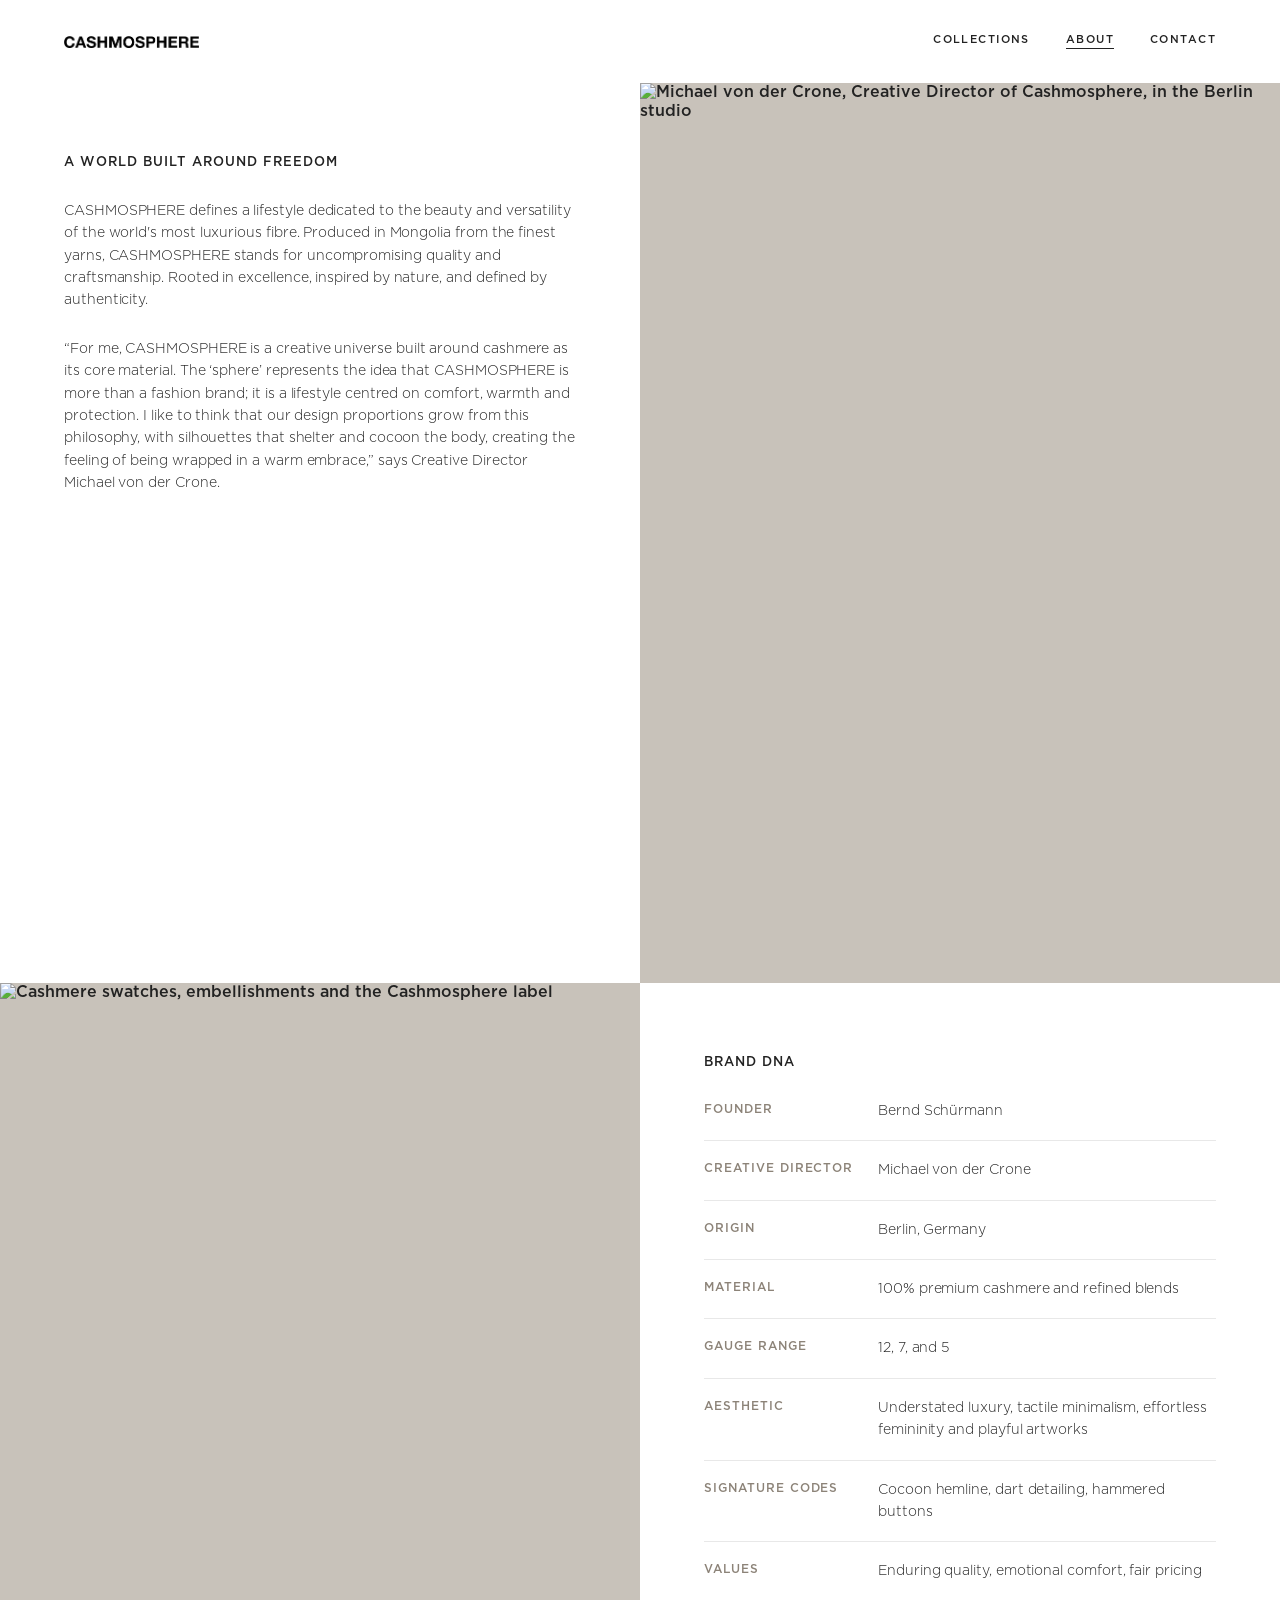
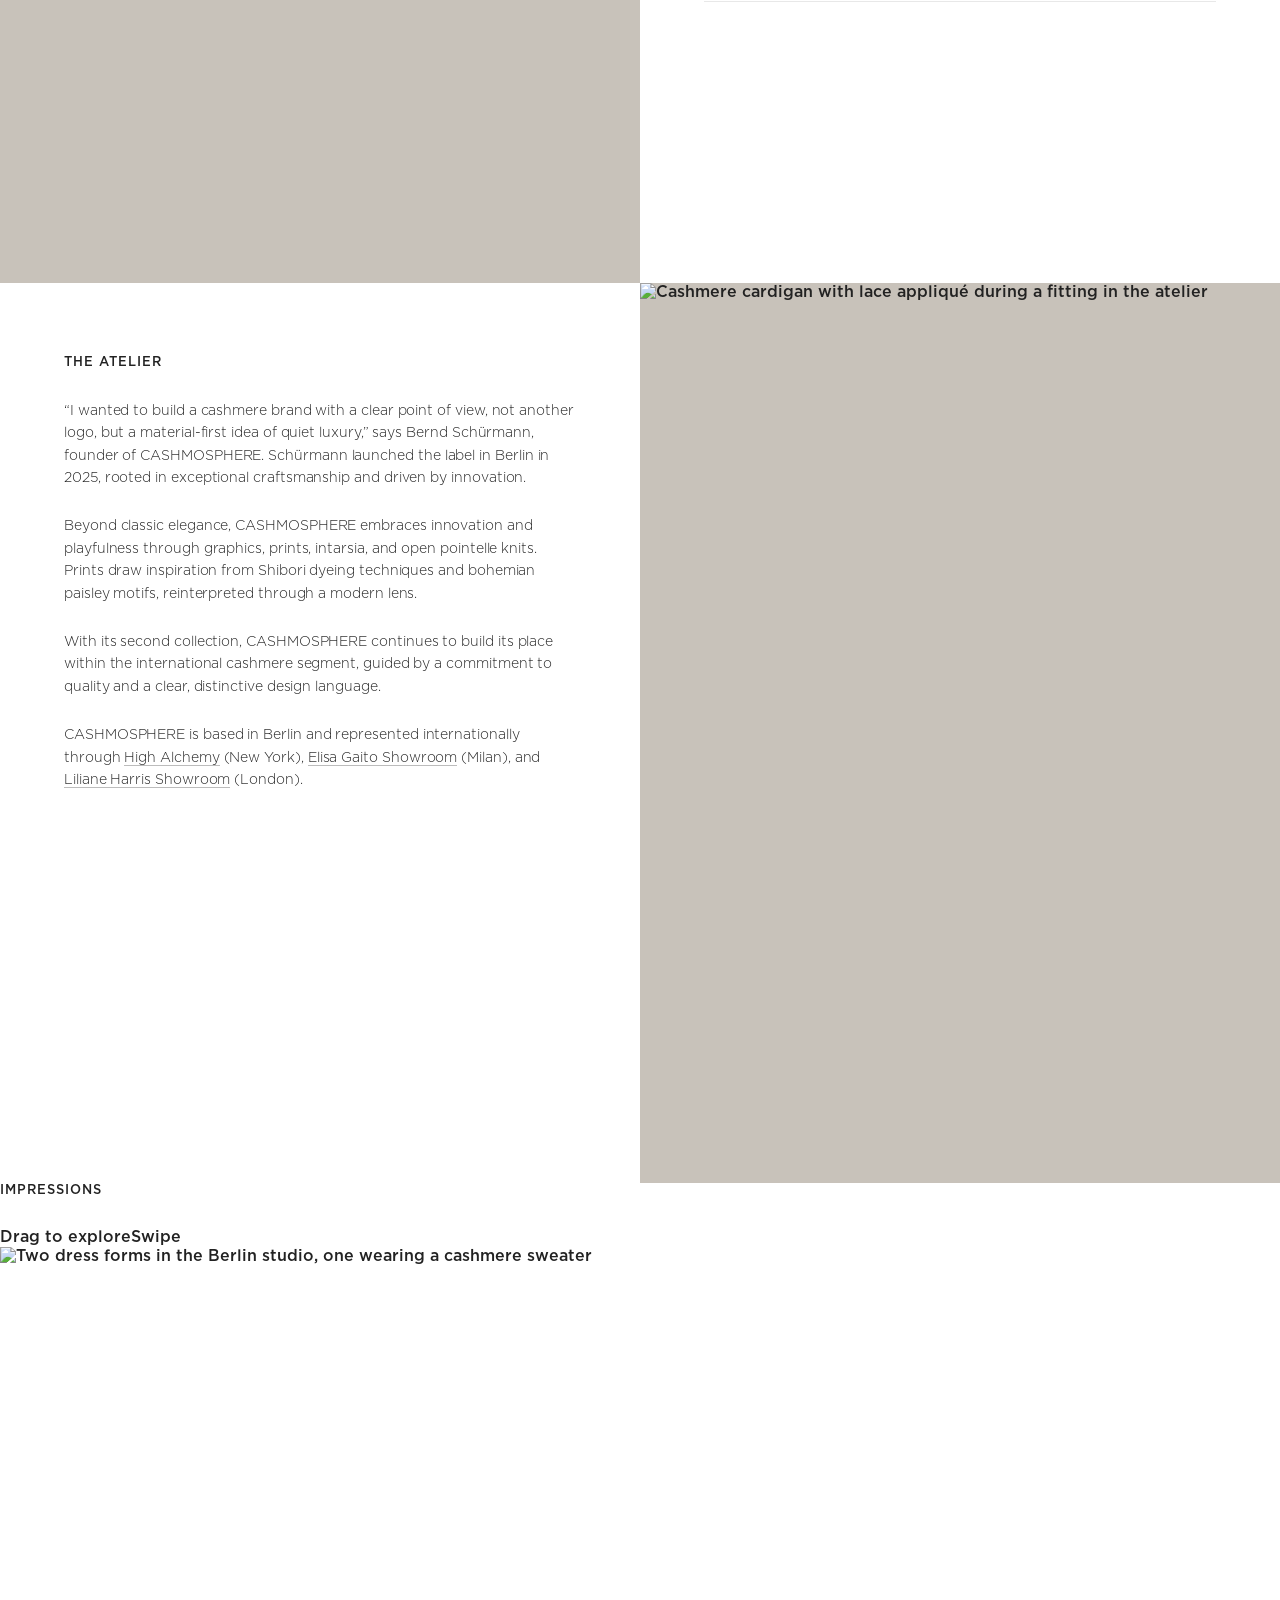
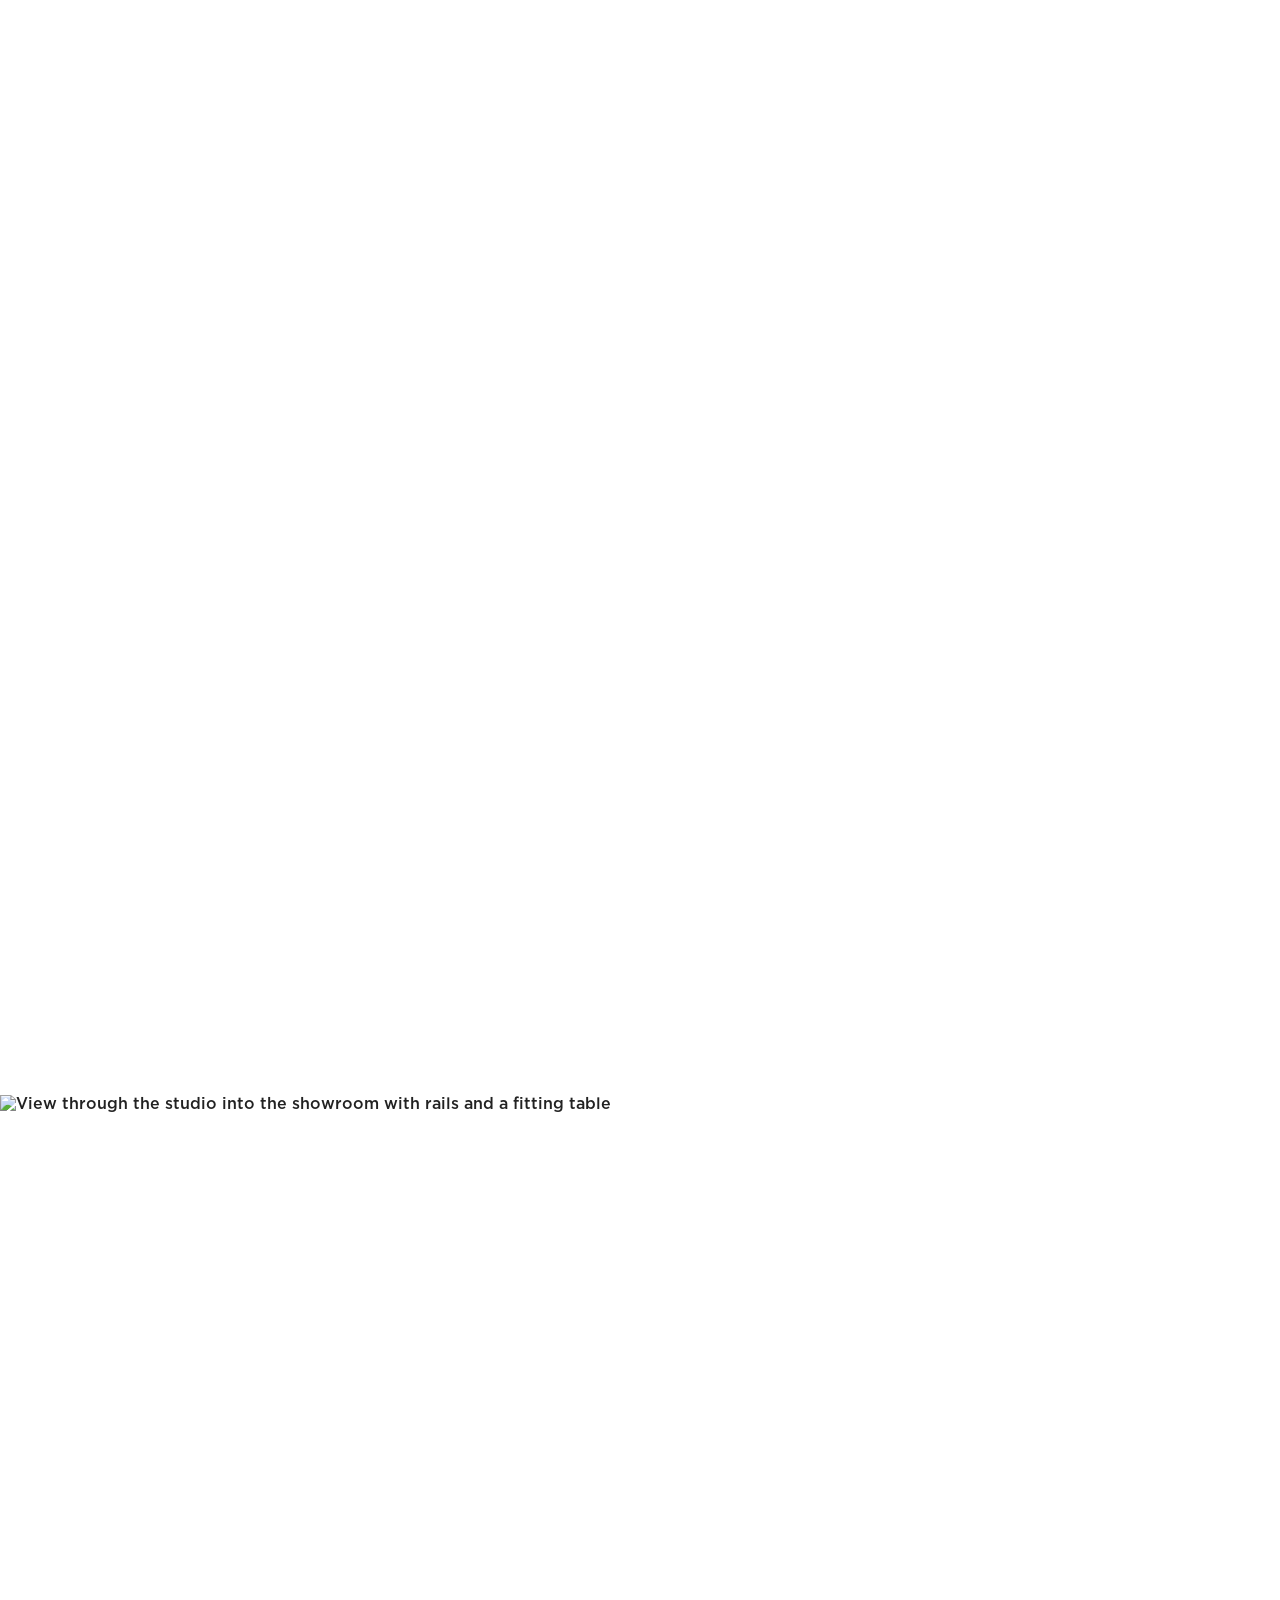
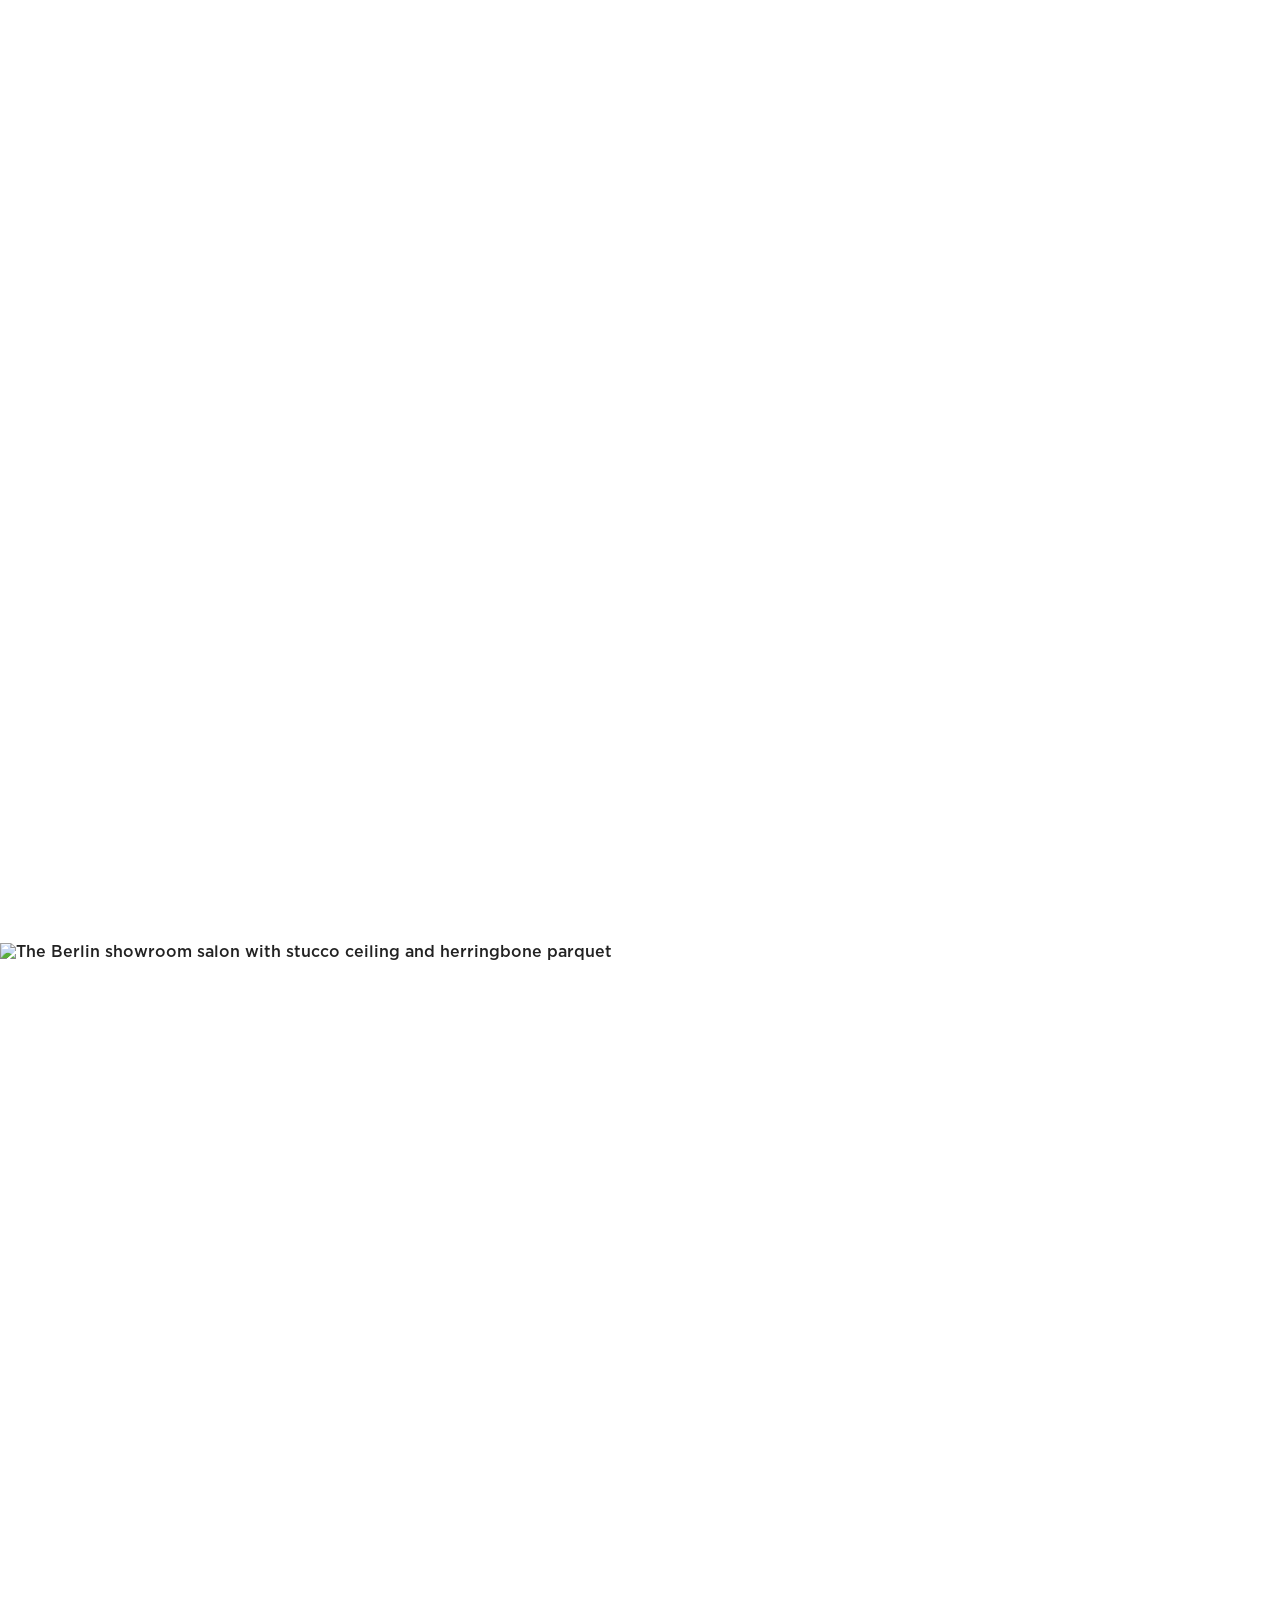
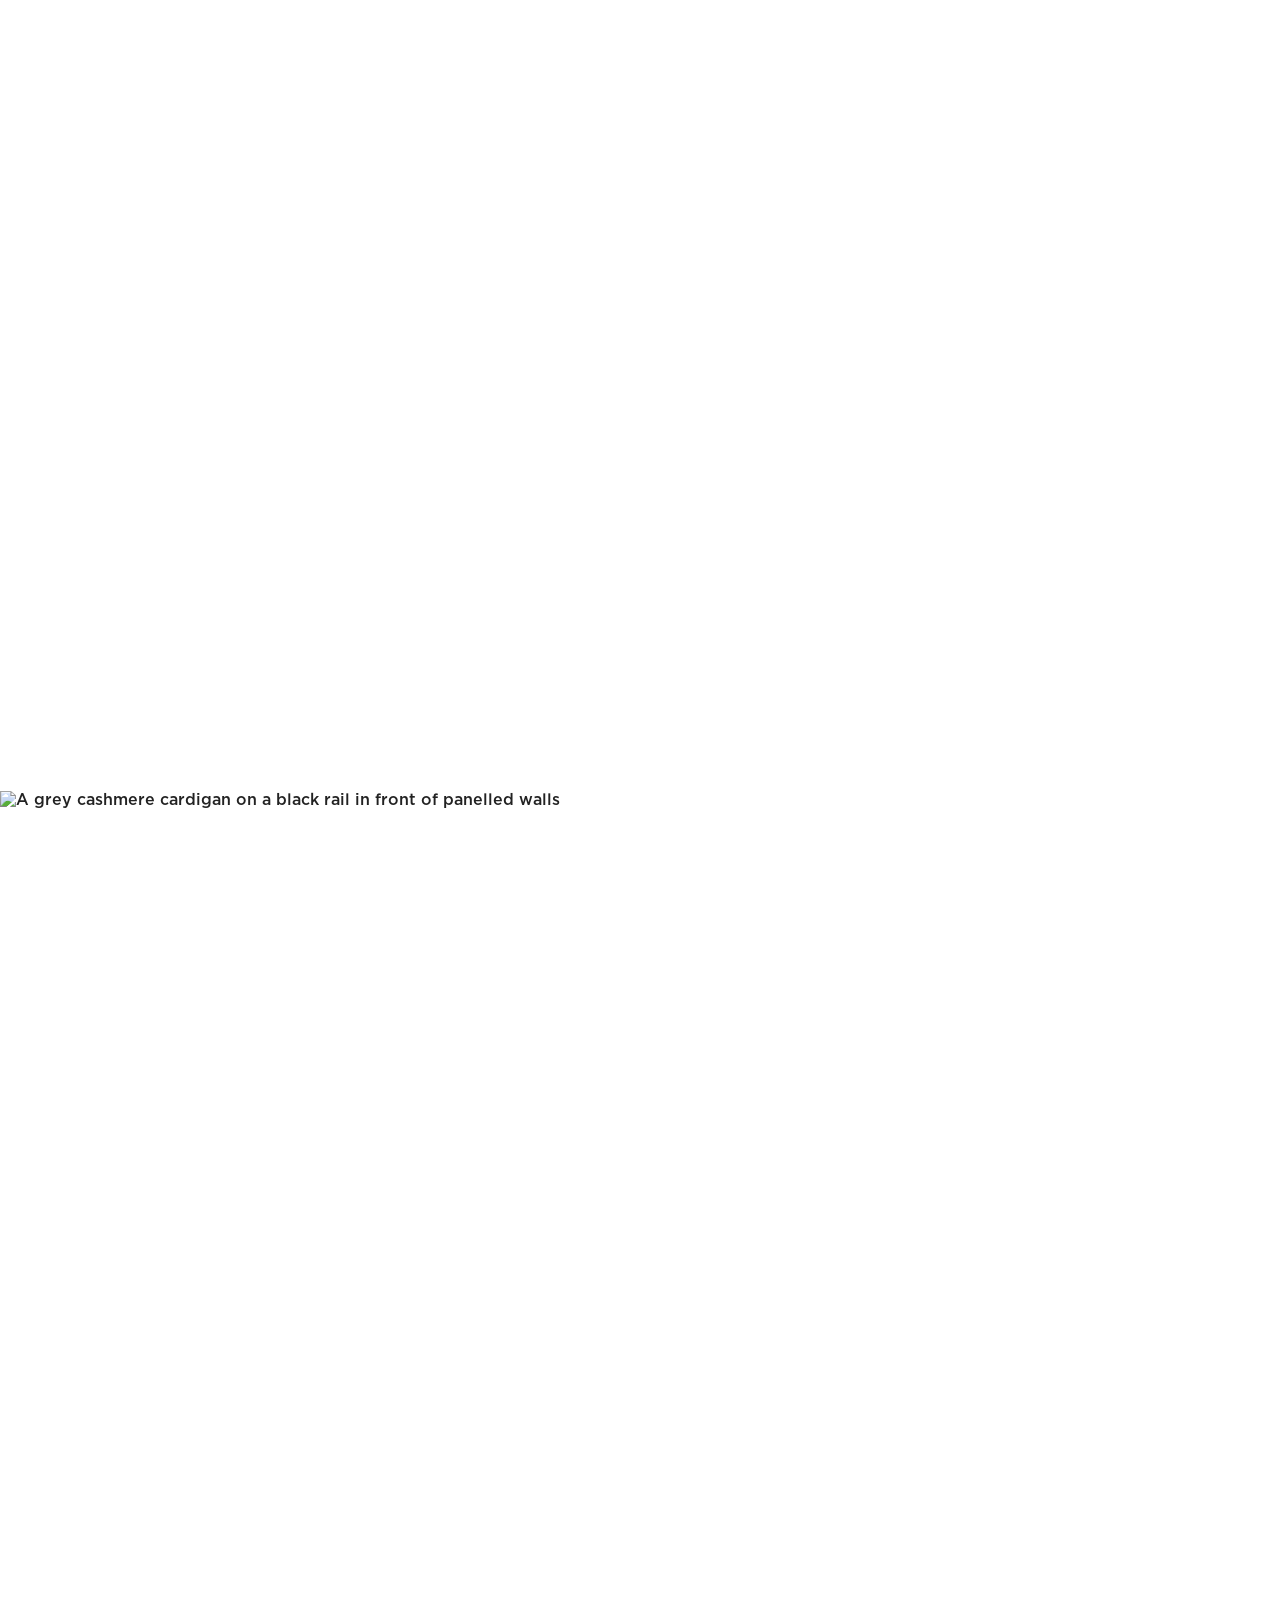
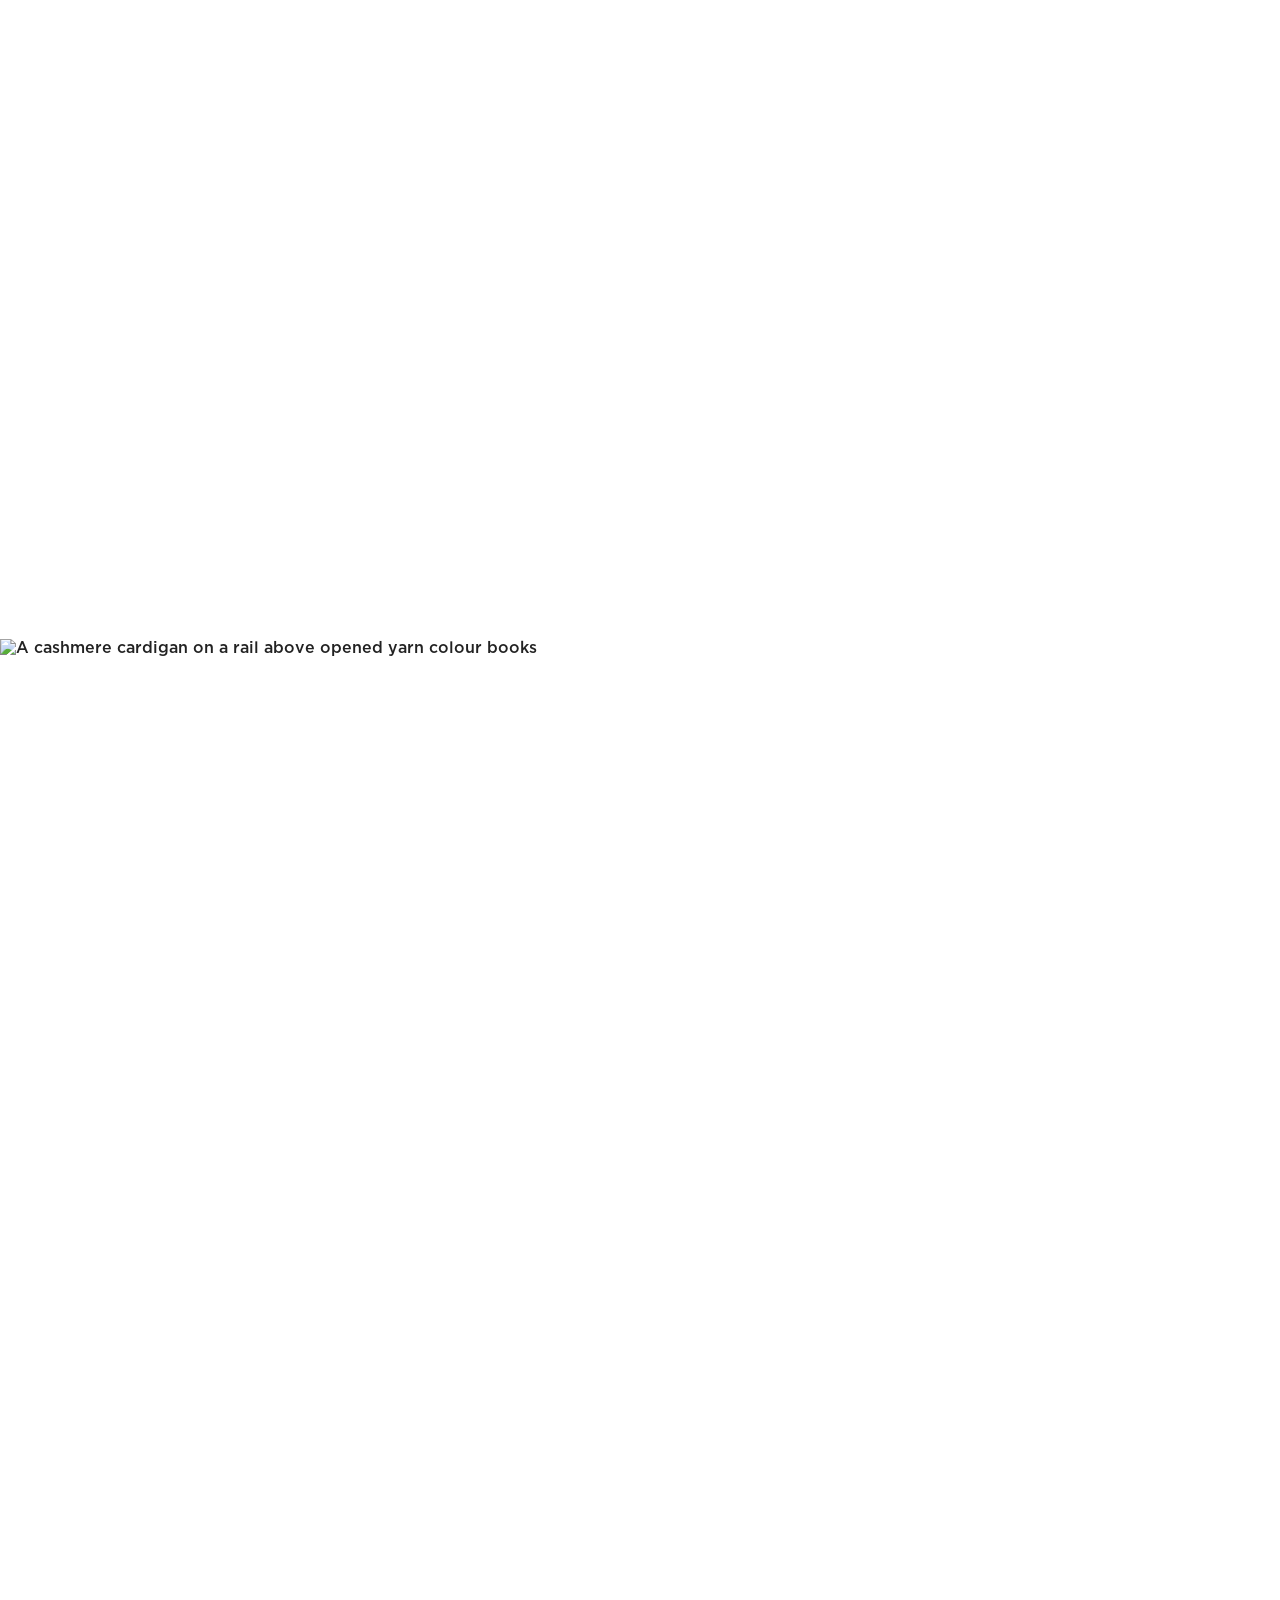
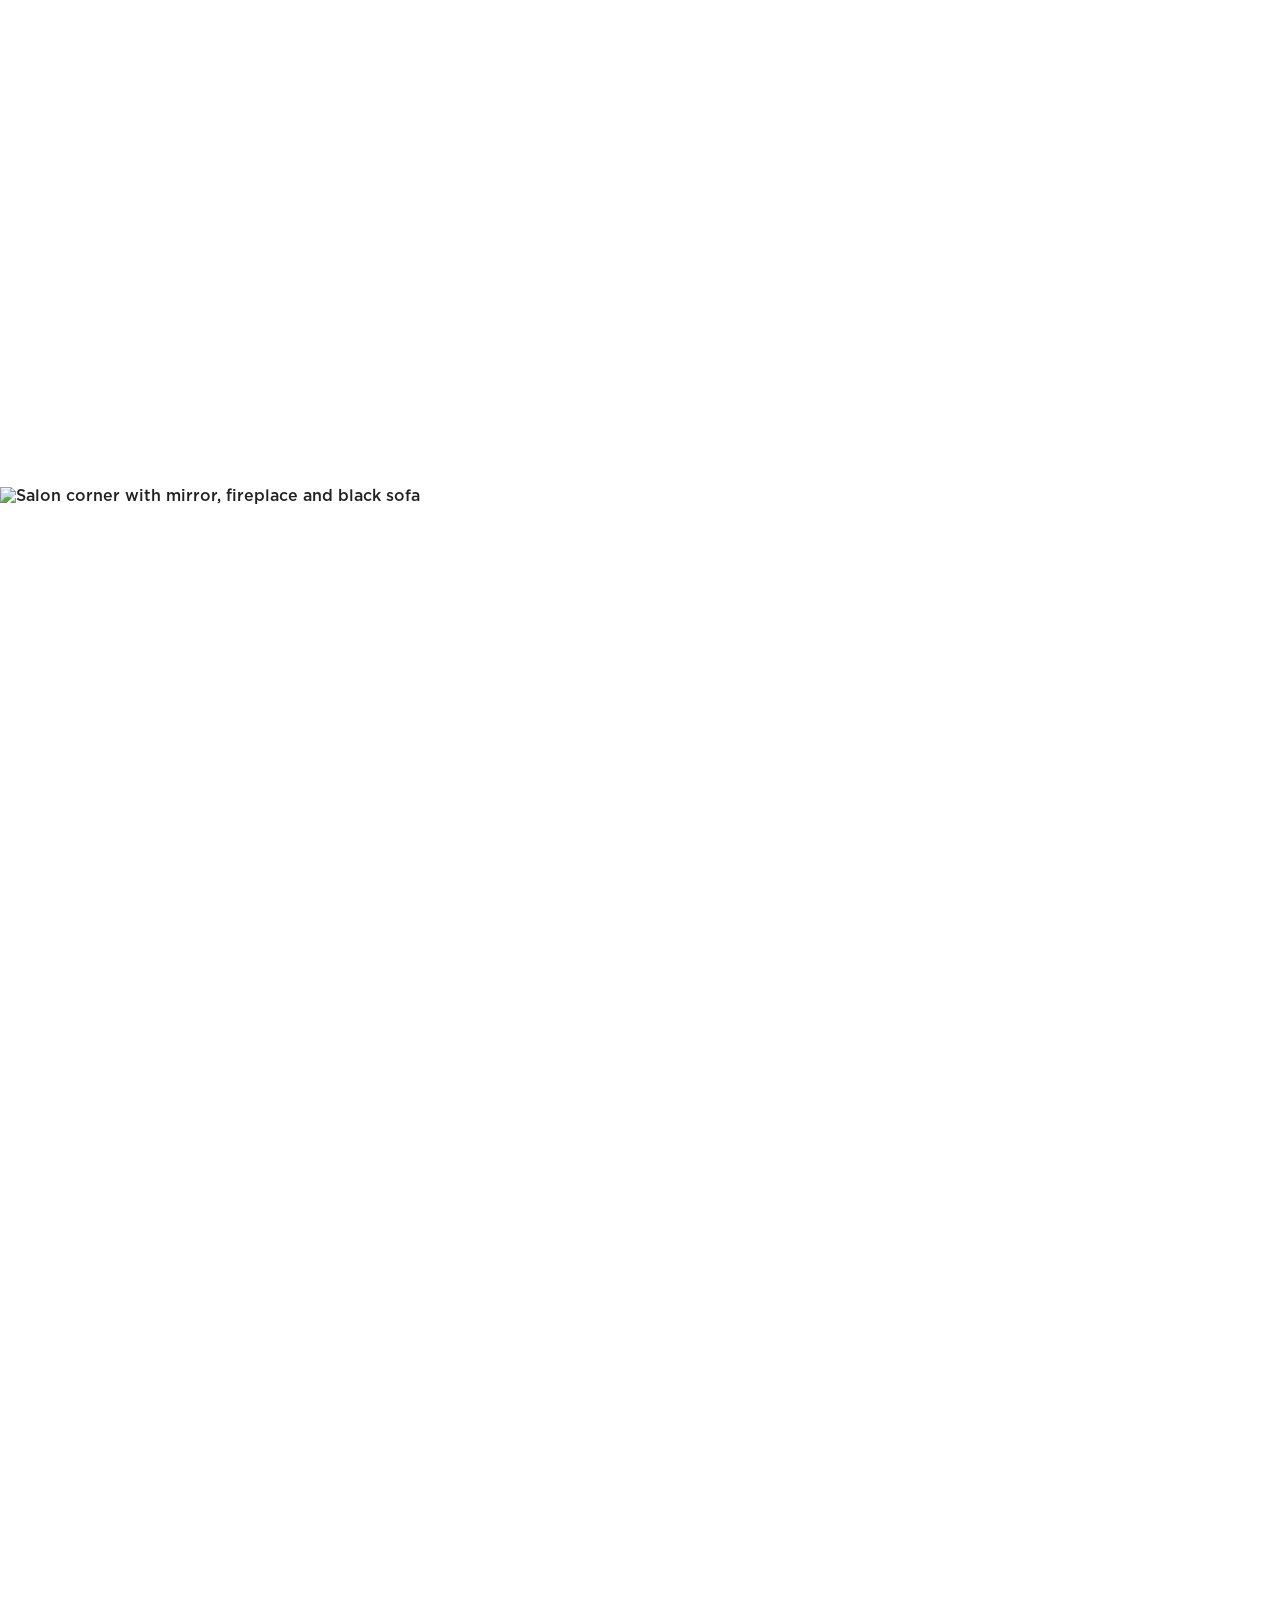
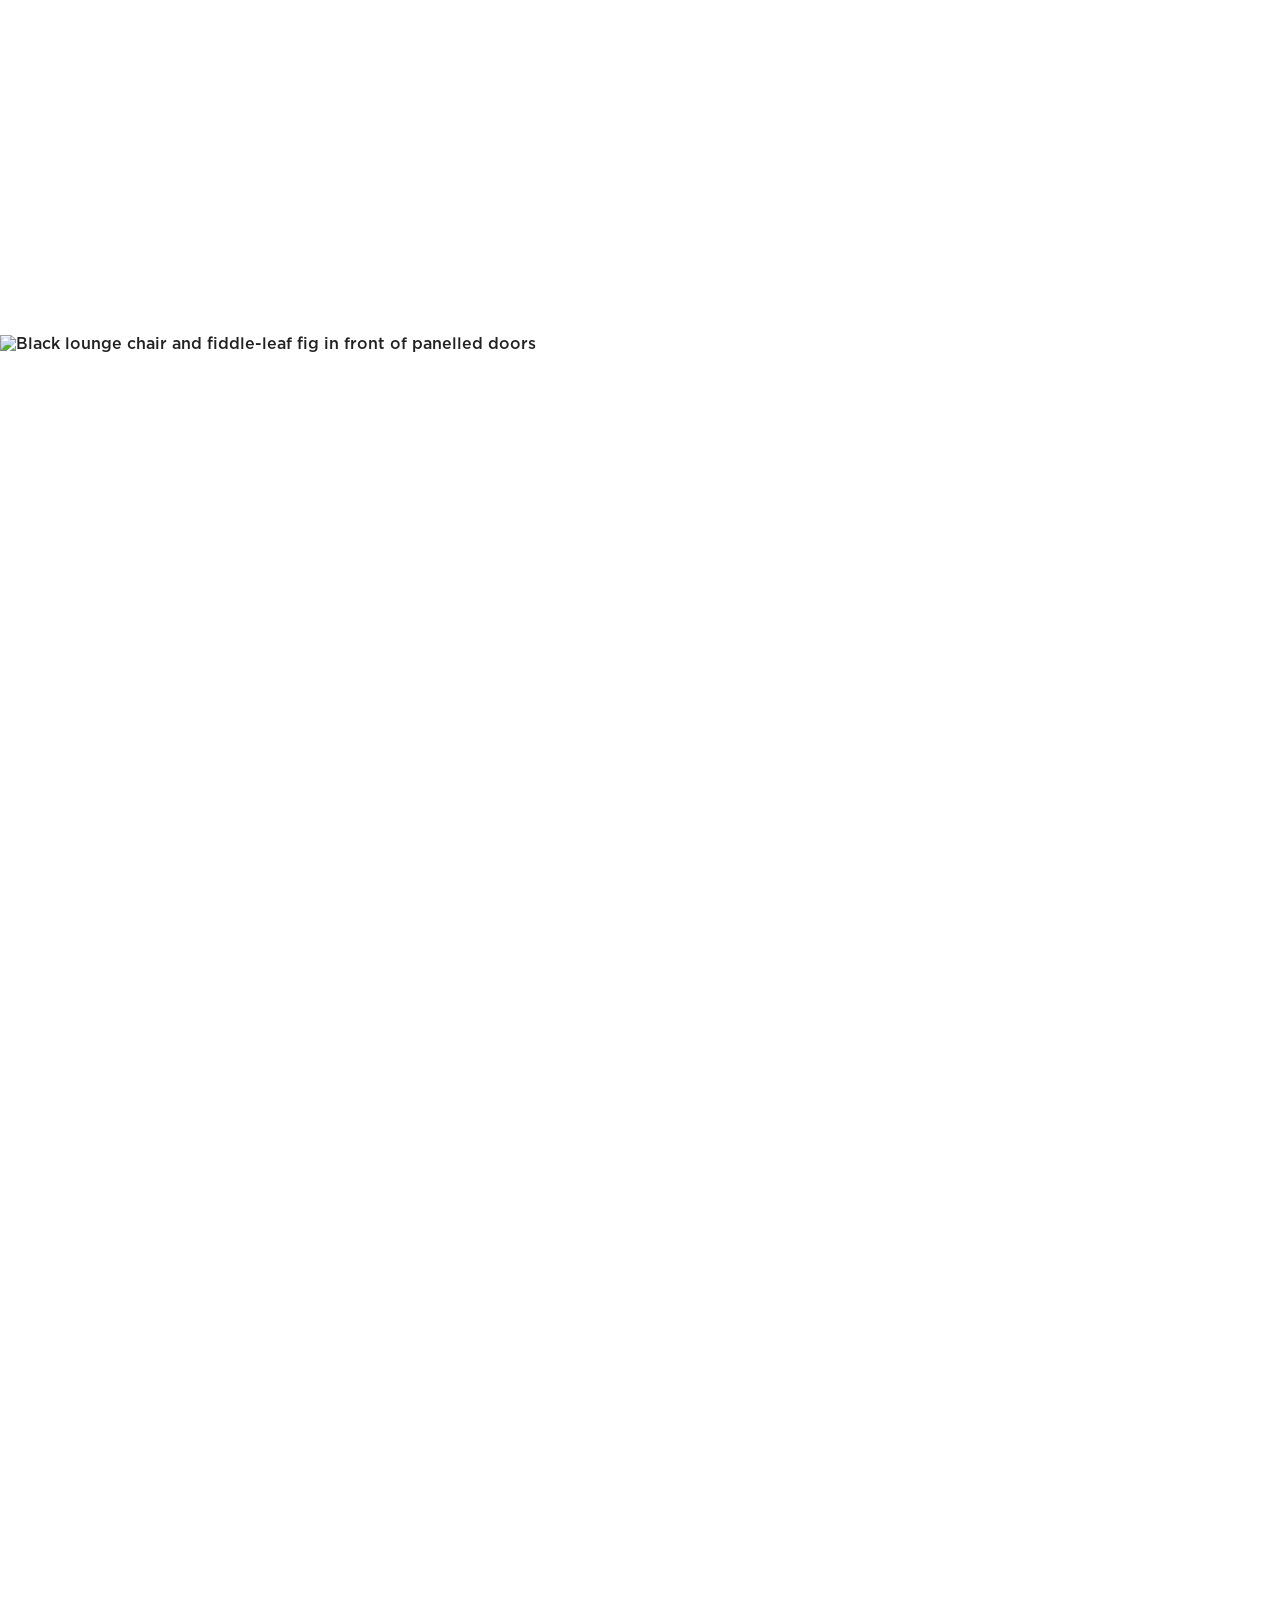
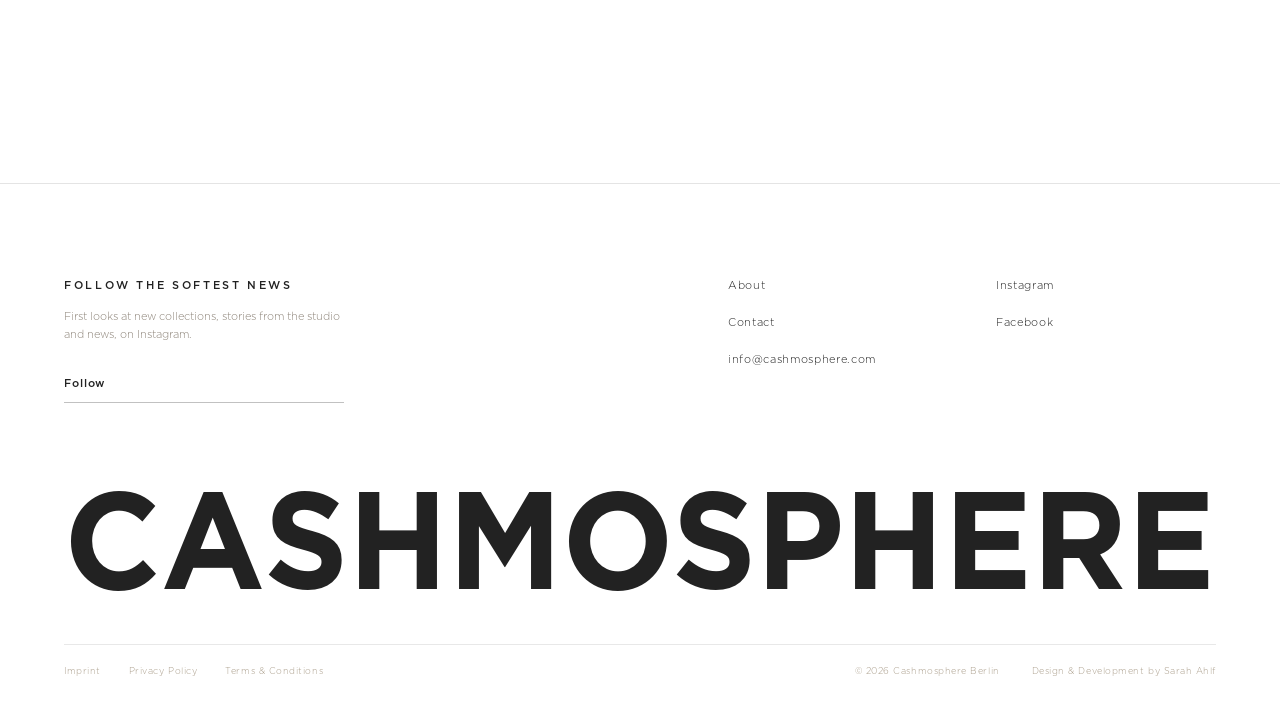
==== commit 12adb2a8: "Update" ====
--- a/about.html
+++ b/about.html
@@ -3,8 +3,26 @@
 <head>
   <meta charset="UTF-8">
   <meta name="viewport" content="width=device-width, initial-scale=1.0">
-  <title>Cashmosphere: About</title>
-  <meta name="description" content="About Cashmosphere, founded by Bernd Schürmann in Berlin, 2025.">
+  <title>About — CASHMOSPHERE</title>
+  <meta name="description" content="Founded in Berlin in 2025 by Bernd Schürmann. Premium cashmere womenswear, represented by showrooms in New York, Milan and London.">
+  <link rel="canonical" href="https://www.cashmosphere.com/about">
+
+  <!-- Favicon -->
+  <link rel="icon" type="image/png" sizes="32x32" href="assets/favicon-32.png">
+  <link rel="apple-touch-icon" sizes="180x180" href="assets/apple-touch-icon.png">
+
+  <!-- Open Graph / social preview -->
+  <meta property="og:type" content="website">
+  <meta property="og:site_name" content="CASHMOSPHERE">
+  <meta property="og:title" content="About — CASHMOSPHERE">
+  <meta property="og:description" content="Founded in Berlin in 2025 by Bernd Schürmann. Premium cashmere womenswear, represented by showrooms in New York, Milan and London.">
+  <meta property="og:url" content="https://www.cashmosphere.com/about">
+  <meta property="og:image" content="https://www.cashmosphere.com/assets/og-image.jpg">
+  <meta property="og:image:width" content="1200">
+  <meta property="og:image:height" content="630">
+  <meta property="og:locale" content="en_US">
+  <meta name="twitter:card" content="summary_large_image">
+
   <link rel="stylesheet" href="css/style.css">
 </head>
 <body>
@@ -74,23 +92,103 @@
     </div>
   </div>
 
-  <!-- Row 1: text left, image right -->
+  <!-- Row 1: text left, portrait right -->
   <section class="about-row">
     <div class="about-row__text">
       <div class="contact__inner">
         <h1 class="contact__heading">A world built around freedom</h1>
 
         <p class="contact__body">
-          Cashmosphere defines a lifestyle dedicated to the beauty
+          CASHMOSPHERE defines a lifestyle dedicated to the beauty
           and versatility of the world's most luxurious fibre.
-          Produced in Mongolia from the finest yarns, Cashmosphere
+          Produced in Mongolia from the finest yarns, CASHMOSPHERE
           stands for uncompromising quality and craftsmanship.
           Rooted in excellence, inspired by nature, and defined by
           authenticity.
         </p>
 
         <p class="contact__body">
-          Beyond classic elegance, Cashmosphere embraces innovation
+          “For me, CASHMOSPHERE is a creative universe built around
+          cashmere as its core material. The ‘sphere’ represents the
+          idea that CASHMOSPHERE is more than a fashion brand; it is a
+          lifestyle centred on comfort, warmth and protection. I like
+          to think that our design proportions grow from this
+          philosophy, with silhouettes that shelter and cocoon the
+          body, creating the feeling of being wrapped in a warm
+          embrace,” says Creative Director Michael von&nbsp;der&nbsp;Crone.
+        </p>
+      </div>
+    </div>
+
+    <figure class="about-row__img about-row__img--captioned">
+      <img src="assets/imagery/cm-about-01.jpg" width="1066" height="1600" alt="Michael von der Crone, Creative Director of Cashmosphere, in the Berlin studio">
+      <figcaption class="about-caption">Michael von der Crone<span>Creative Director</span></figcaption>
+    </figure>
+  </section>
+
+  <!-- Row 2: mirrored, image left, Brand DNA right -->
+  <section class="about-row">
+    <div class="about-row__img">
+      <img loading="lazy" decoding="async" src="assets/imagery/cm-about-02.jpg" width="1086" height="1448" alt="Cashmere swatches, embellishments and the Cashmosphere label">
+    </div>
+
+    <div class="about-row__text">
+      <div class="contact__inner">
+        <h2 class="contact__heading">Brand DNA</h2>
+        <dl class="brand-dna__list">
+          <div class="brand-dna__row">
+            <dt>Founder</dt>
+            <dd>Bernd Schürmann</dd>
+          </div>
+          <div class="brand-dna__row">
+            <dt>Creative Director</dt>
+            <dd>Michael von der Crone</dd>
+          </div>
+          <div class="brand-dna__row">
+            <dt>Origin</dt>
+            <dd>Berlin, Germany</dd>
+          </div>
+          <div class="brand-dna__row">
+            <dt>Material</dt>
+            <dd>100% premium cashmere and refined blends</dd>
+          </div>
+          <div class="brand-dna__row">
+            <dt>Gauge Range</dt>
+            <dd>12, 7, and 5</dd>
+          </div>
+          <div class="brand-dna__row">
+            <dt>Aesthetic</dt>
+            <dd>Understated luxury, tactile minimalism, effortless femininity and playful artworks</dd>
+          </div>
+          <div class="brand-dna__row">
+            <dt>Signature Codes</dt>
+            <dd>Cocoon hemline, dart detailing, hammered buttons</dd>
+          </div>
+          <div class="brand-dna__row">
+            <dt>Values</dt>
+            <dd>Enduring quality, emotional comfort, fair pricing</dd>
+          </div>
+        </dl>
+      </div>
+    </div>
+  </section>
+
+  <!-- Row 3: text left, atelier image right -->
+  <section class="about-row about-row--last">
+    <div class="about-row__text">
+      <div class="contact__inner">
+        <h2 class="contact__heading">The Atelier</h2>
+
+        <p class="contact__body">
+          “I wanted to build a cashmere brand with a clear point of
+          view, not another logo, but a material-first idea of quiet
+          luxury,” says Bernd Schürmann, founder of CASHMOSPHERE.
+          Schürmann launched the label in Berlin in 2025, rooted in
+          exceptional craftsmanship and driven by innovation.
+        </p>
+
+        <p class="contact__body">
+          Beyond classic elegance, CASHMOSPHERE embraces innovation
           and playfulness through graphics, prints, intarsia, and
           open pointelle knits. Prints draw inspiration from Shibori
           dyeing techniques and bohemian paisley motifs, reinterpreted
@@ -98,81 +196,42 @@
         </p>
 
         <p class="contact__body">
-          "I wanted to build a cashmere brand with a clear point of
-          view, not another logo, but a material-first idea of quiet
-          luxury," says Bernd Schürmann, founder of Cashmosphere.
-          Schürmann launched the label in Berlin in 2025, rooted in
-          exceptional craftsmanship and driven by innovation. From
-          the very first collection, Creative Director Michael von&nbsp;der&nbsp;Crone
-          has shaped its design language.
-        </p>
-
-        <p class="contact__body">
-          With its second collection, Cashmosphere continues to build
+          With its second collection, CASHMOSPHERE continues to build
           its place within the international cashmere segment, guided
           by a commitment to quality and a clear, distinctive design
           language.
         </p>
-      </div>
-    </div>
-
-    <div class="about-row__img">
-      <img src="assets/imagery/cm-aw26-09.jpg" alt="Cashmosphere AW26 campaign">
-    </div>
-  </section>
-
-  <!-- Row 2: mirrored, image left, Brand DNA right -->
-  <section class="about-row">
-    <div class="about-row__img">
-      <img loading="lazy" decoding="async" src="assets/imagery/cm-aw26-12.jpg" alt="Cashmosphere AW26 knit detail">
-    </div>
-
-    <div class="about-row__text">
-      <div class="contact__inner">
-        <h2 class="contact__heading">Brand DNA</h2>
-        <dl class="brand-dna__list">
-          <div class="brand-dna__row">
-            <dt>Founder</dt>
-            <dd>Bernd Schürmann</dd>
-          </div>
-          <div class="brand-dna__row">
-            <dt>Creative Director</dt>
-            <dd>Michael von der Crone</dd>
-          </div>
-          <div class="brand-dna__row">
-            <dt>Origin</dt>
-            <dd>Berlin, Germany</dd>
-          </div>
-          <div class="brand-dna__row">
-            <dt>Material</dt>
-            <dd>100% premium cashmere and refined blends</dd>
-          </div>
-          <div class="brand-dna__row">
-            <dt>Gauge Range</dt>
-            <dd>12, 7, and 5</dd>
-          </div>
-          <div class="brand-dna__row">
-            <dt>Aesthetic</dt>
-            <dd>Understated luxury, tactile minimalism, effortless femininity and playful artworks</dd>
-          </div>
-          <div class="brand-dna__row">
-            <dt>Signature Codes</dt>
-            <dd>Cocoon hemline, dart detailing, hammered buttons</dd>
-          </div>
-          <div class="brand-dna__row">
-            <dt>Values</dt>
-            <dd>Enduring quality, emotional comfort, fair pricing</dd>
-          </div>
-        </dl>
-
-        <p class="contact__body about-facts__text">
-          Cashmosphere is based in Berlin and represented
+
+        <p class="contact__body about-showrooms">
+          CASHMOSPHERE is based in Berlin and represented
           internationally through <a class="about-link" href="https://www.highalchemy.com/" target="_blank" rel="noopener">High Alchemy</a> (New York),
           <a class="about-link" href="https://www.elisagaito.com/" target="_blank" rel="noopener">Elisa Gaito Showroom</a> (Milan), and
           <a class="about-link" href="https://www.mlharrisagencies.co.uk/" target="_blank" rel="noopener">Liliane Harris Showroom</a> (London).
         </p>
       </div>
     </div>
+
+    <div class="about-row__img">
+      <img loading="lazy" decoding="async" src="assets/imagery/cm-about-03.jpg" width="1086" height="1448" alt="Cashmere cardigan with lace appliqué during a fitting in the atelier">
+    </div>
+  </section>
+
+  <!-- Impressions: horizontal slider -->
+  <section class="about-gallery" aria-labelledby="aboutGalleryTitle">
+    <div class="about-gallery__header">
+      <h2 class="contact__heading about-gallery__title" id="aboutGalleryTitle">Impressions</h2>
+      <span class="about-gallery__hint" aria-hidden="true"><span class="about-gallery__hint-desk">Drag to explore</span><span class="about-gallery__hint-mob">Swipe</span></span>
+    </div>
+    <div class="about-gallery__track" tabindex="0" role="region" aria-label="Studio impressions, scroll horizontally">
+      <figure class="about-gallery__item"><img loading="lazy" decoding="async" src="assets/imagery/cm-about-impr-01.jpg" width="1086" height="1448" alt="Two dress forms in the Berlin studio, one wearing a cashmere sweater" draggable="false"></figure>
+      <figure class="about-gallery__item"><img loading="lazy" decoding="async" src="assets/imagery/cm-about-impr-02.jpg" width="1086" height="1448" alt="View through the studio into the showroom with rails and a fitting table" draggable="false"></figure>
+      <figure class="about-gallery__item"><img loading="lazy" decoding="async" src="assets/imagery/cm-about-impr-03.jpg" width="1086" height="1448" alt="The Berlin showroom salon with stucco ceiling and herringbone parquet" draggable="false"></figure>
+      <figure class="about-gallery__item"><img loading="lazy" decoding="async" src="assets/imagery/cm-about-impr-04.jpg" width="1086" height="1448" alt="A grey cashmere cardigan on a black rail in front of panelled walls" draggable="false"></figure>
+      <figure class="about-gallery__item"><img loading="lazy" decoding="async" src="assets/imagery/cm-about-impr-05.jpg" width="1086" height="1448" alt="A cashmere cardigan on a rail above opened yarn colour books" draggable="false"></figure>
+      <figure class="about-gallery__item"><img loading="lazy" decoding="async" src="assets/imagery/cm-about-impr-06.jpg" width="1086" height="1448" alt="Salon corner with mirror, fireplace and black sofa" draggable="false"></figure>
+      <figure class="about-gallery__item"><img loading="lazy" decoding="async" src="assets/imagery/cm-about-impr-07.jpg" width="1086" height="1448" alt="Black lounge chair and fiddle-leaf fig in front of panelled doors" draggable="false"></figure>
+    </div>
+    <div class="about-gallery__progress" aria-hidden="true"><span class="about-gallery__thumb"></span></div>
   </section>
 
   <footer id="footer" class="footer">
@@ -334,5 +393,44 @@
     })();
   </script>
 
+  <!-- ============================================================
+       JS — About gallery: progress bar + mouse drag (touch scrolls natively)
+       ============================================================ -->
+  <script>
+    (function () {
+      var track = document.querySelector('.about-gallery__track');
+      var thumb = document.querySelector('.about-gallery__thumb');
+      if (!track || !thumb) return;
+      function update() {
+        var max = track.scrollWidth - track.clientWidth;
+        var ratio = track.clientWidth / track.scrollWidth;
+        thumb.style.width = (ratio * 100) + '%';
+        thumb.style.left = (max > 0 ? (track.scrollLeft / max) * (1 - ratio) * 100 : 0) + '%';
+      }
+      track.addEventListener('scroll', update, { passive: true });
+      window.addEventListener('resize', update);
+      update();
+
+      var down = false, startX = 0, startLeft = 0, moved = false;
+      track.addEventListener('pointerdown', function (e) {
+        if (e.pointerType !== 'mouse') return;
+        down = true; moved = false; startX = e.clientX; startLeft = track.scrollLeft;
+        track.classList.add('is-dragging');
+      });
+      window.addEventListener('pointermove', function (e) {
+        if (!down) return;
+        var dx = e.clientX - startX;
+        if (Math.abs(dx) > 3) moved = true;
+        track.scrollLeft = startLeft - dx;
+      });
+      window.addEventListener('pointerup', function () {
+        if (!down) return;
+        down = false; track.classList.remove('is-dragging');
+      });
+      track.addEventListener('click', function (e) { if (moved) { e.preventDefault(); e.stopPropagation(); } }, true);
+      /* Vertical wheel stays page scroll; horizontal trackpad gestures scroll the track natively */
+    })();
+  </script>
+
 </body>
 </html>
--- a/css/style.css
+++ b/css/style.css
@@ -2029,3 +2029,13 @@
 /* Product slider: always in colour, on every screen size
    (product shots on light backgrounds look washed out in B/W) */
 .lookbook__card-img-wrap .cm-reveal__photo { filter: none !important; }
+
+/* Banner logo: same size as on the split tiles on every screen
+   (36% of a half-width tile = 18% of the full-width banner) */
+.cm-reveal.banner .cm-reveal__logo,
+.banner.cm-reveal .cm-reveal__logo { width: 18%; }
+
+/* Collection grid, touch: no press-shrink — scaling the photo to 99%
+   exposed the tile background as a light frame around the image */
+.collection-grid__item:active .collection-grid__photo { transform: none; }
+.collection-grid__item { -webkit-tap-highlight-color: transparent; }
